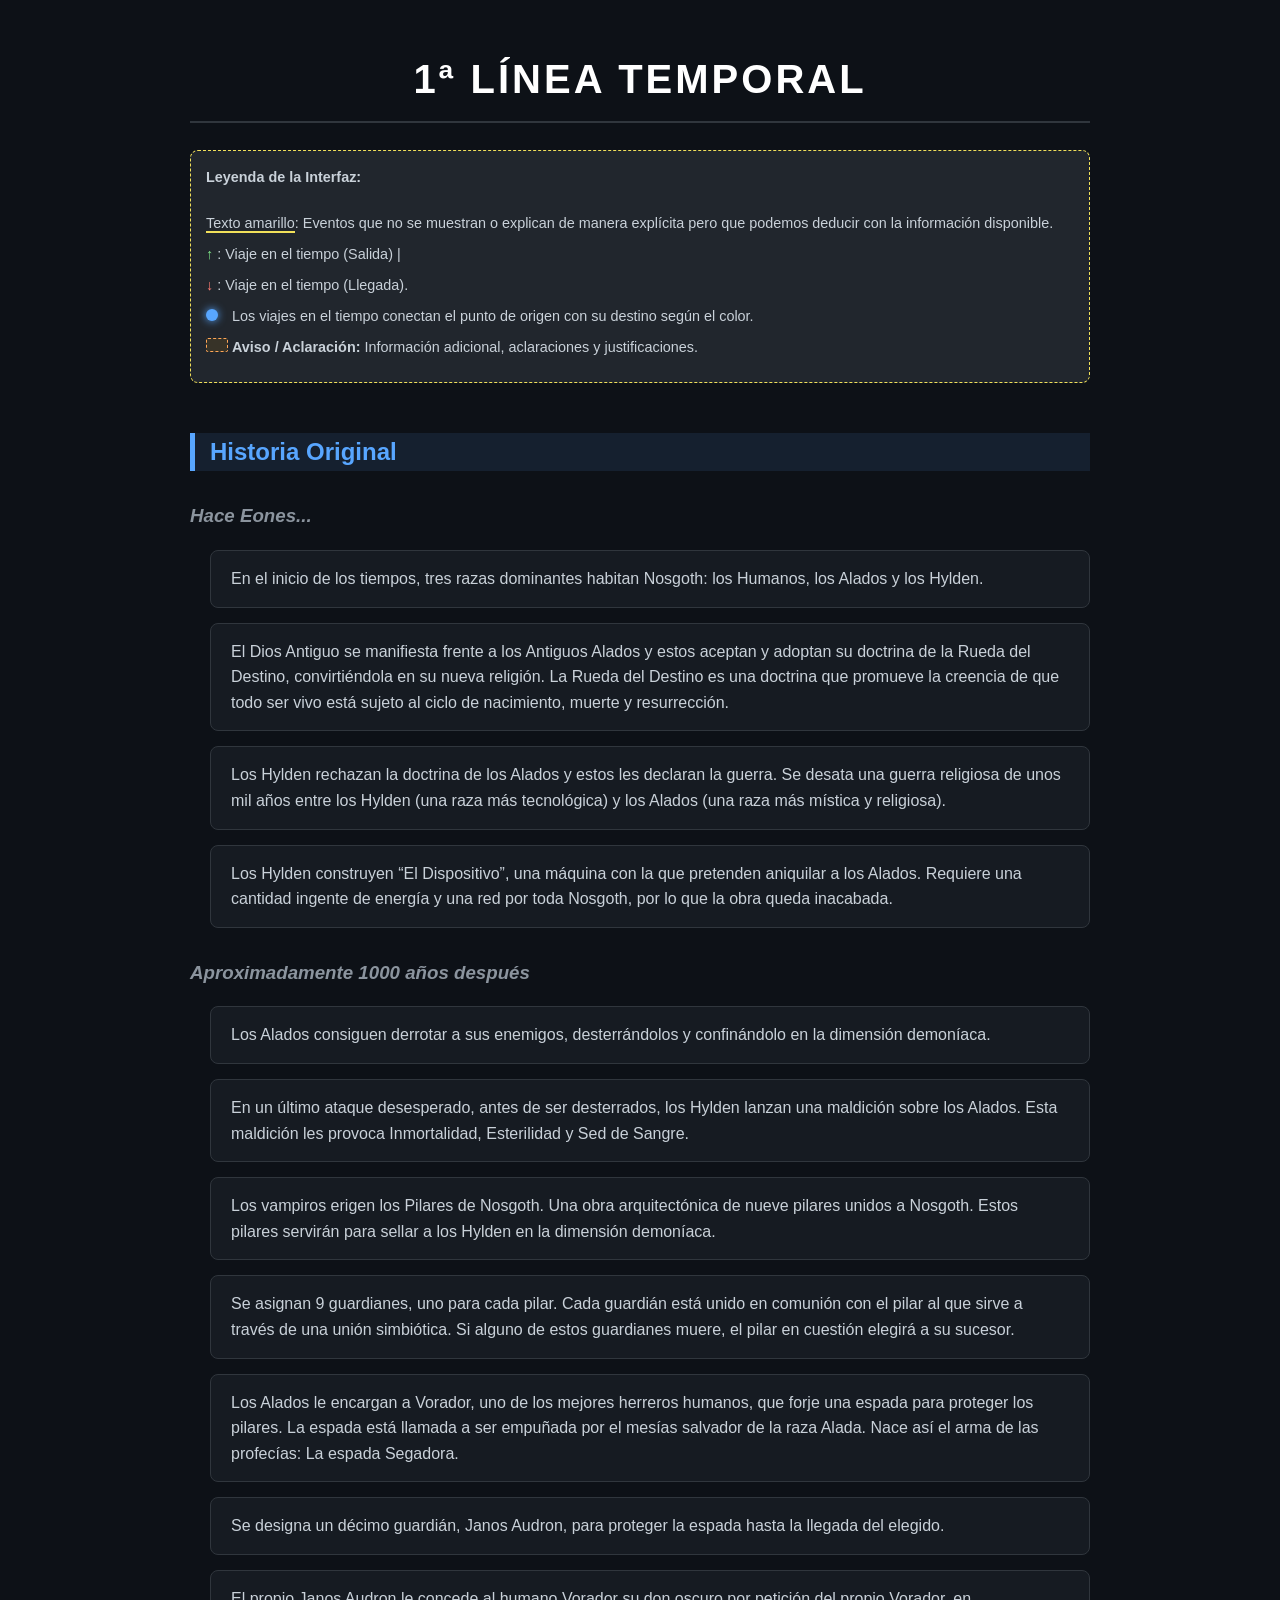
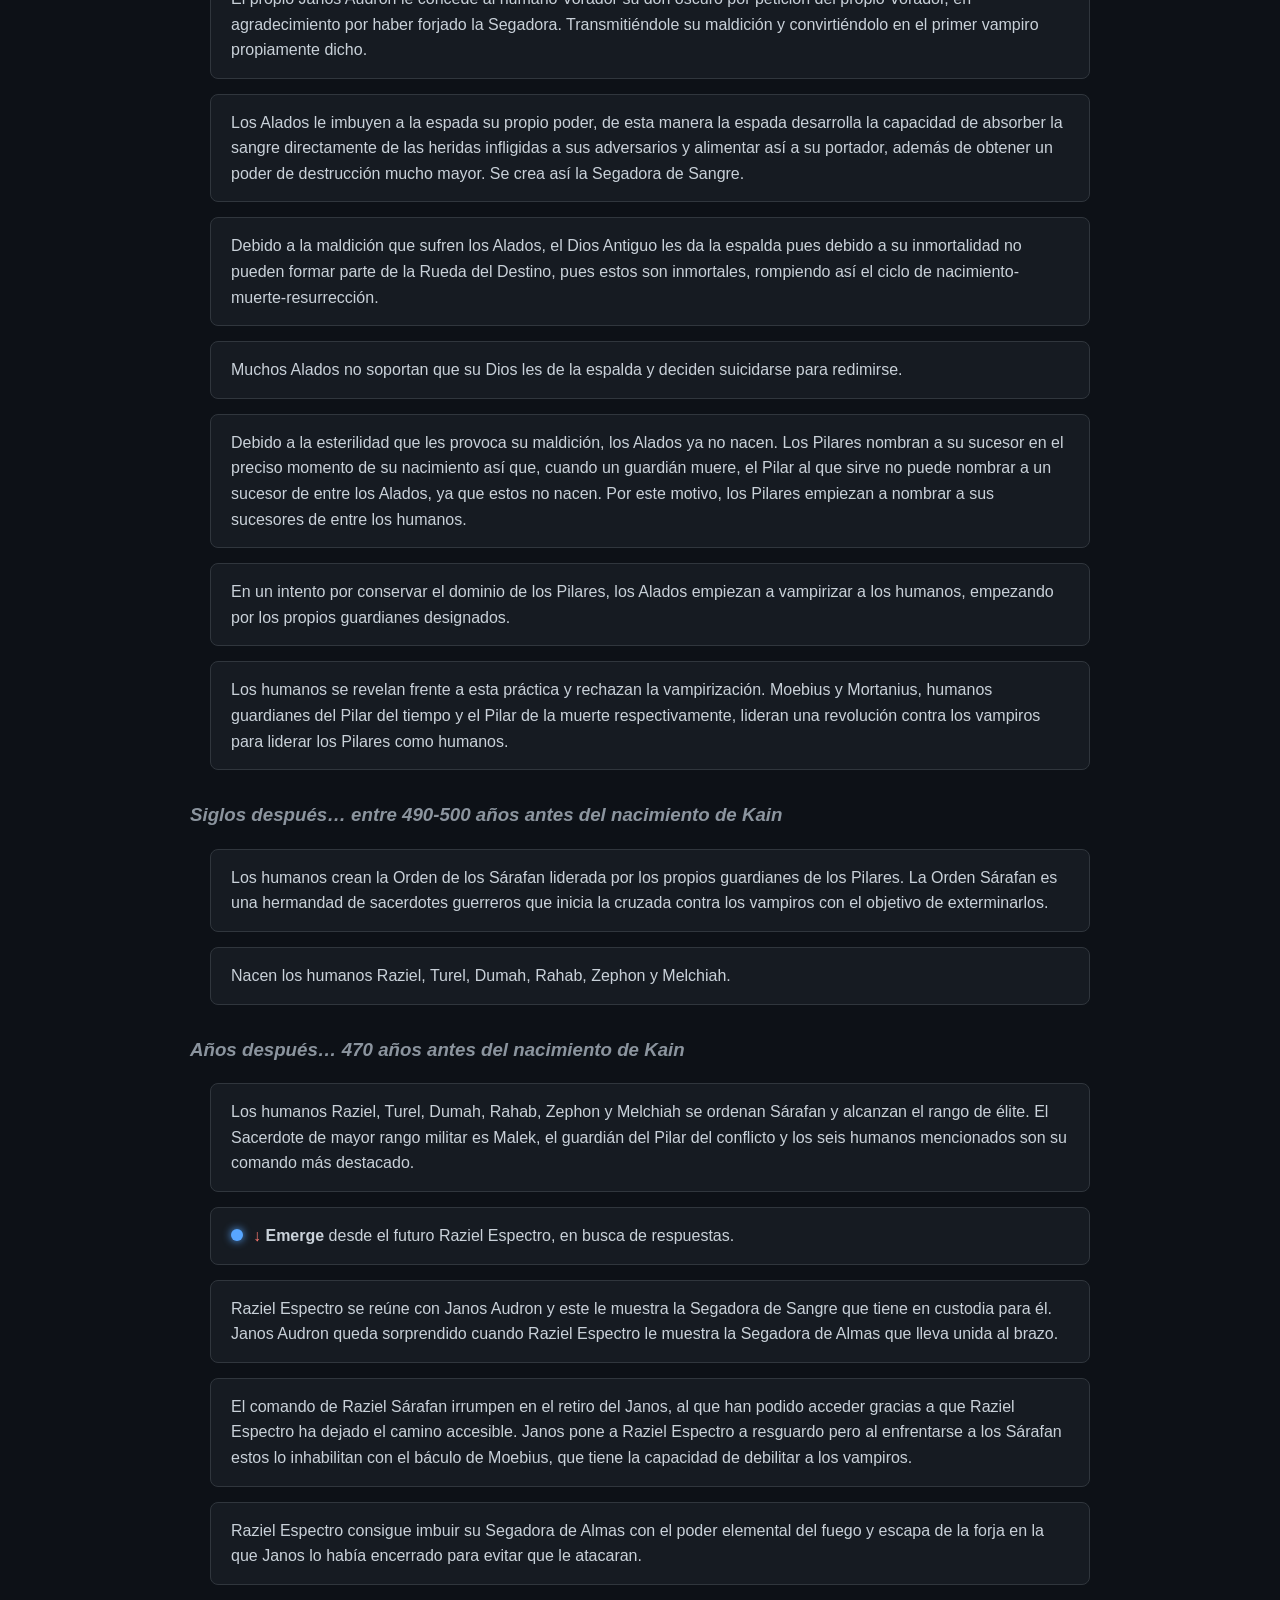
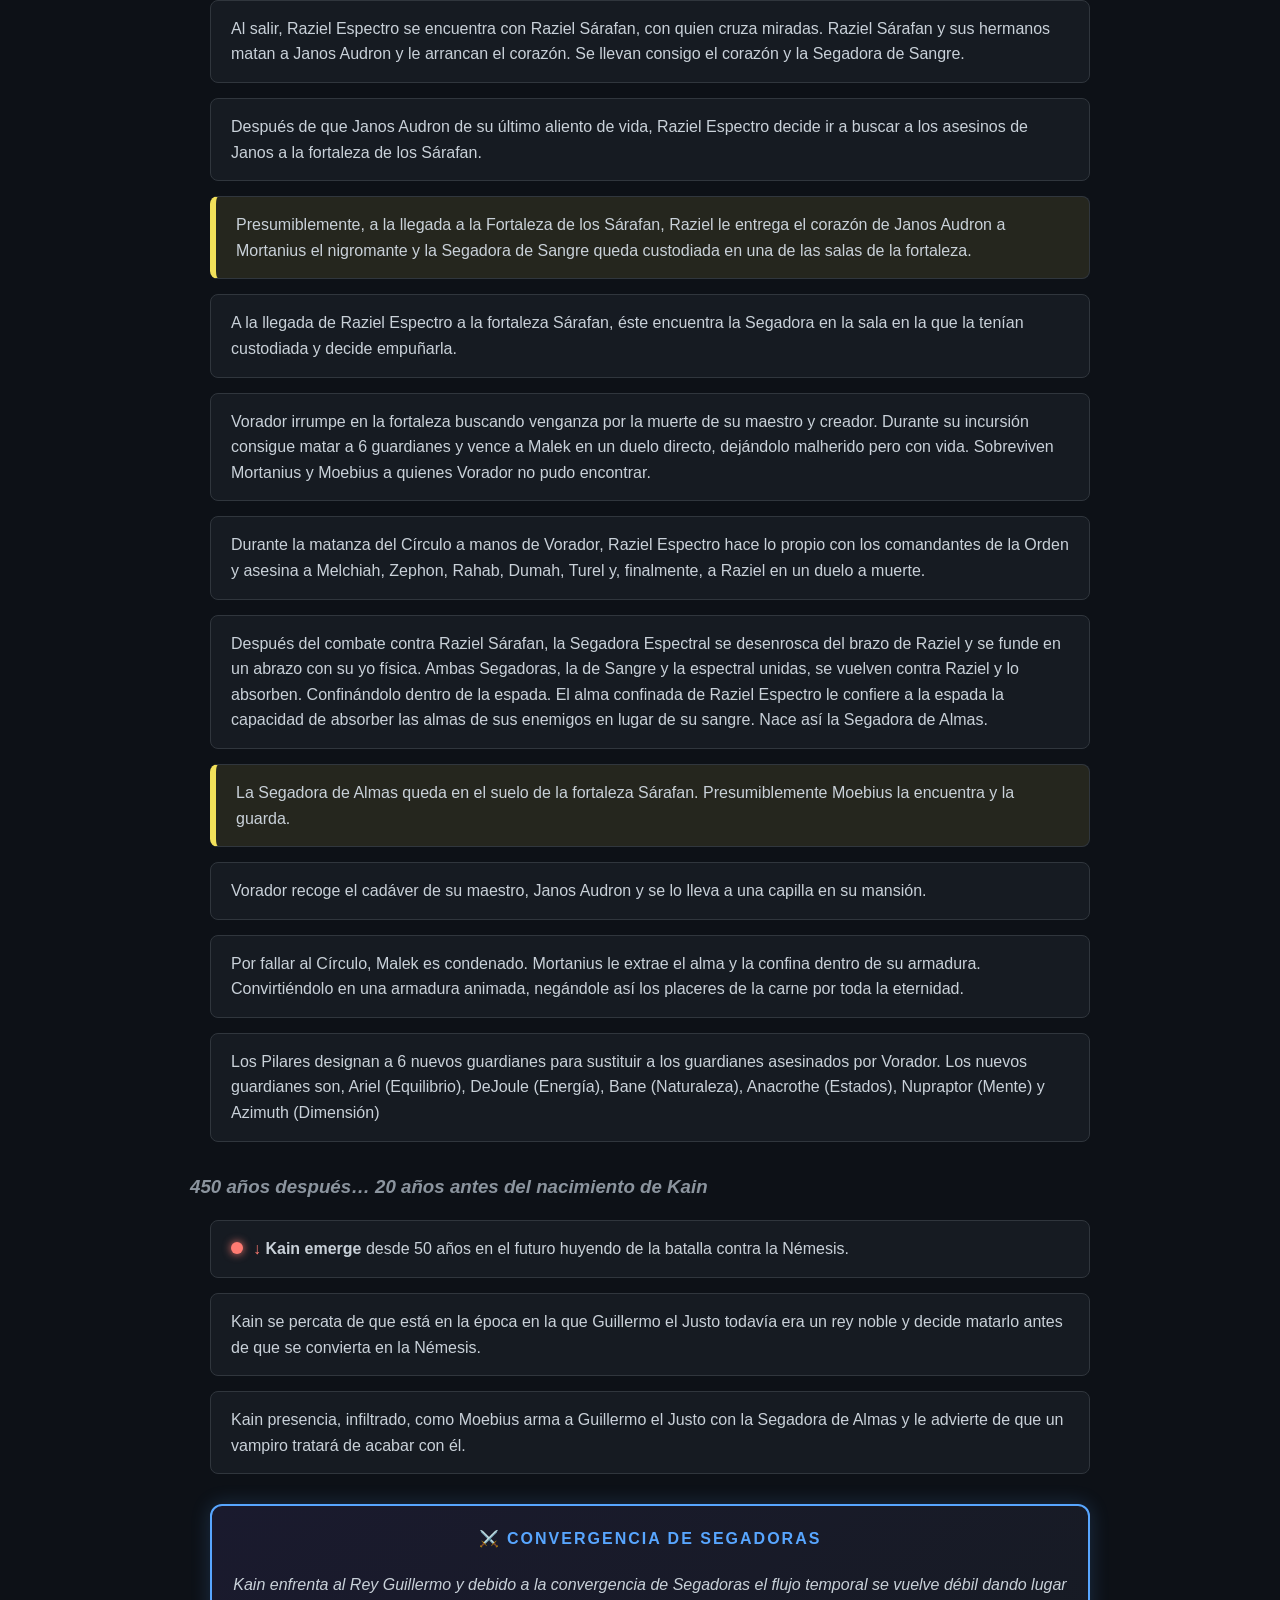
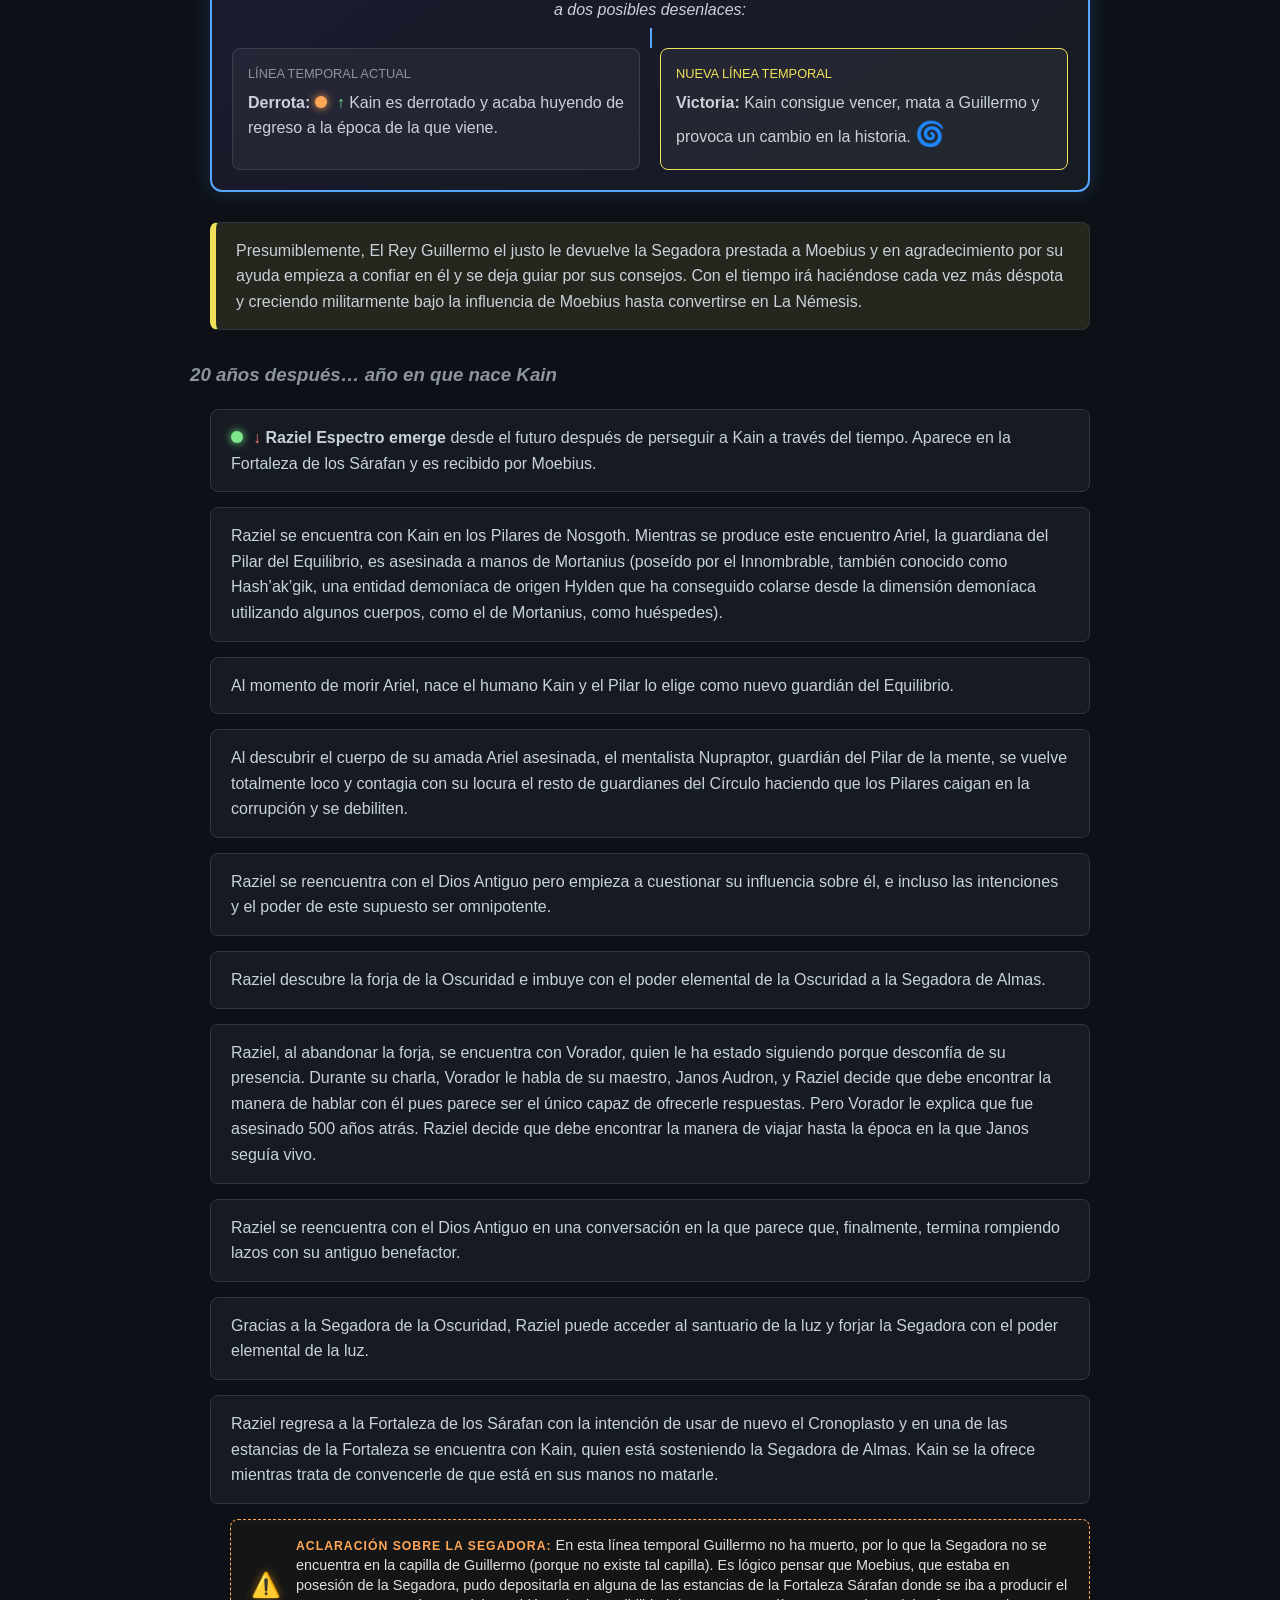
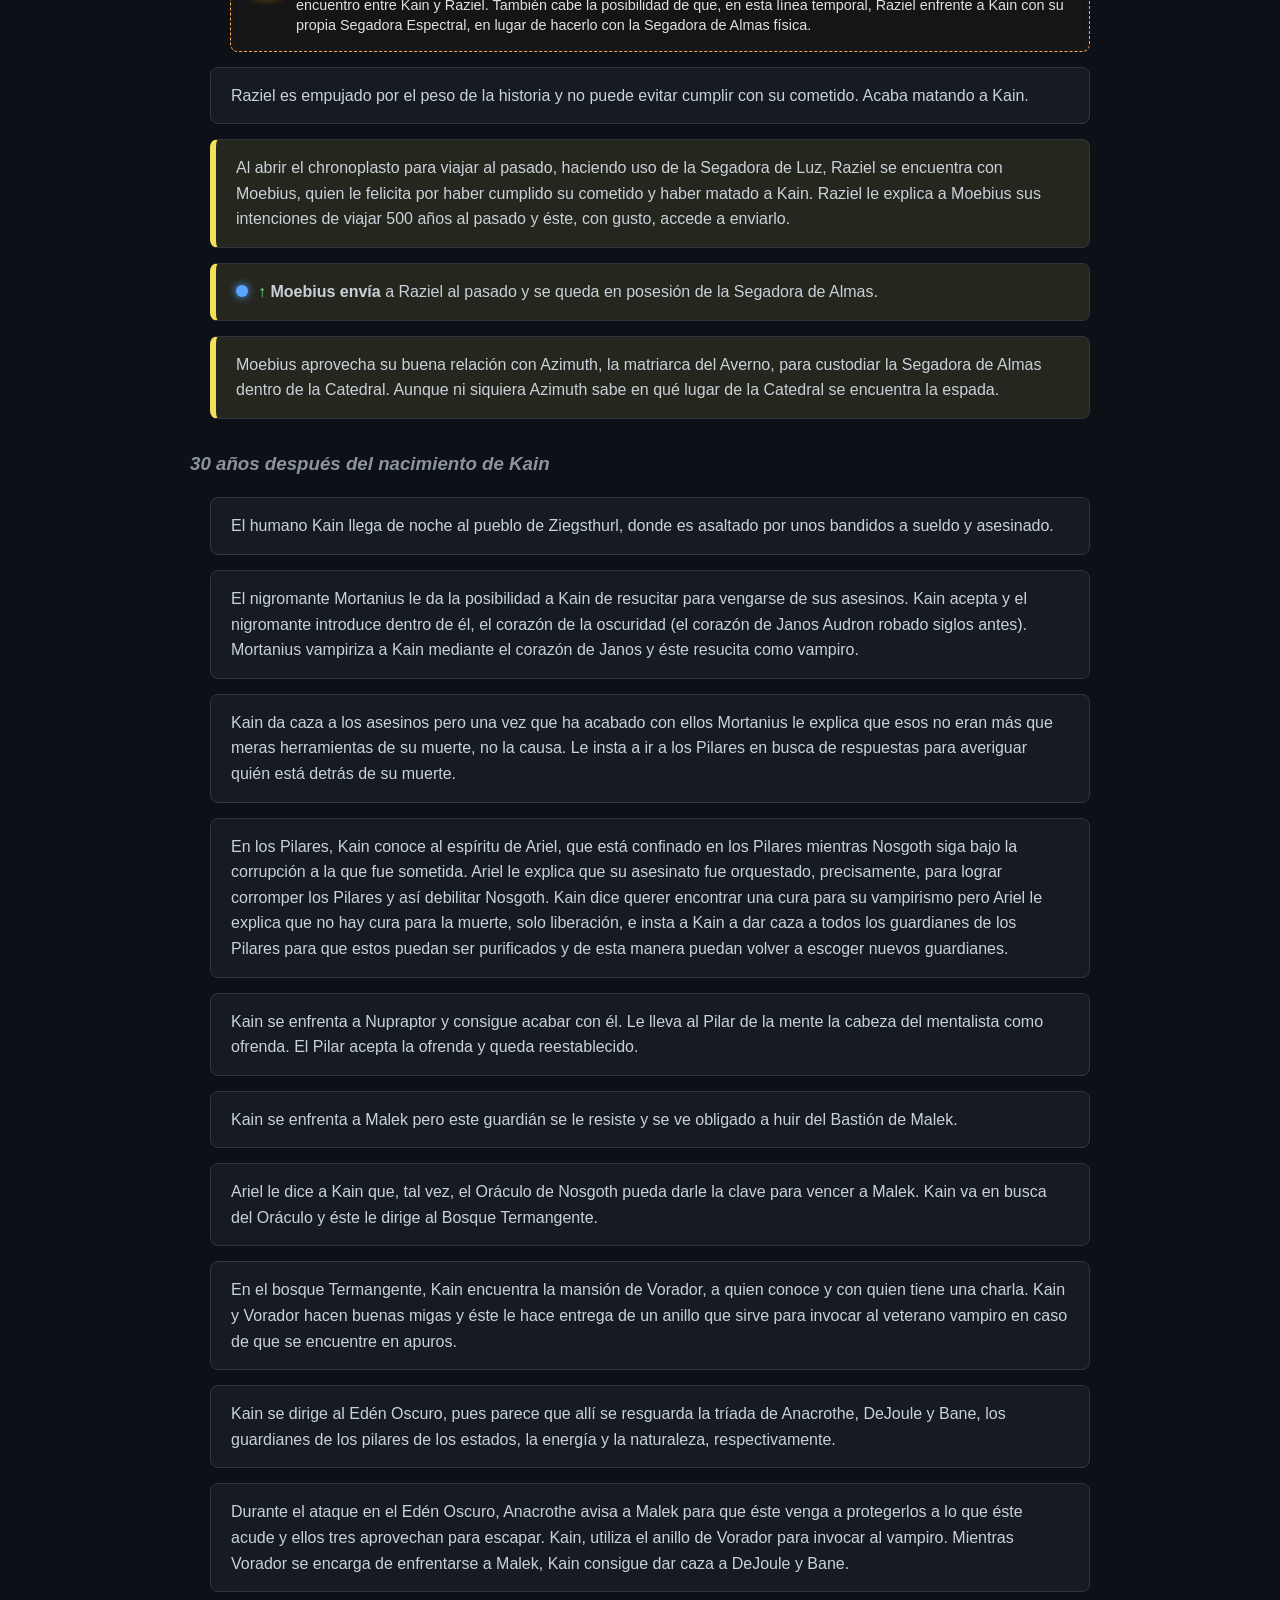
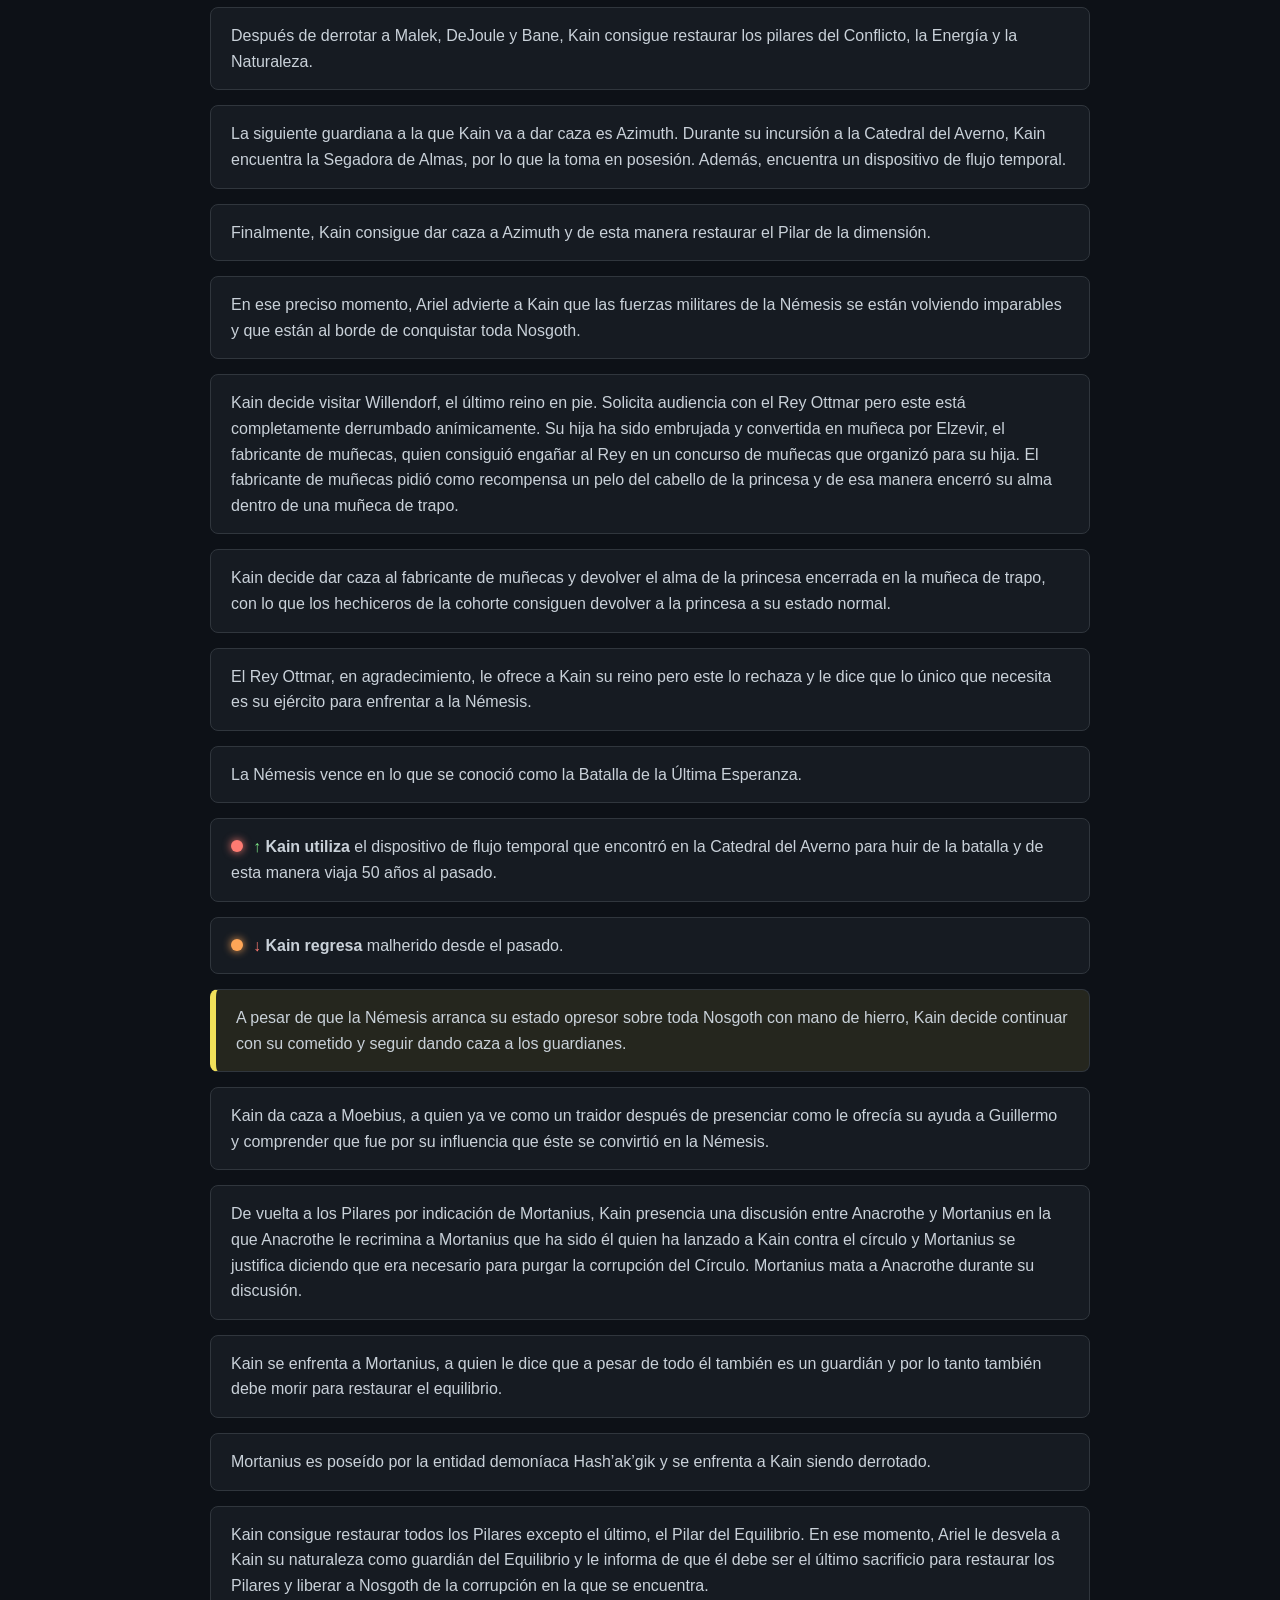
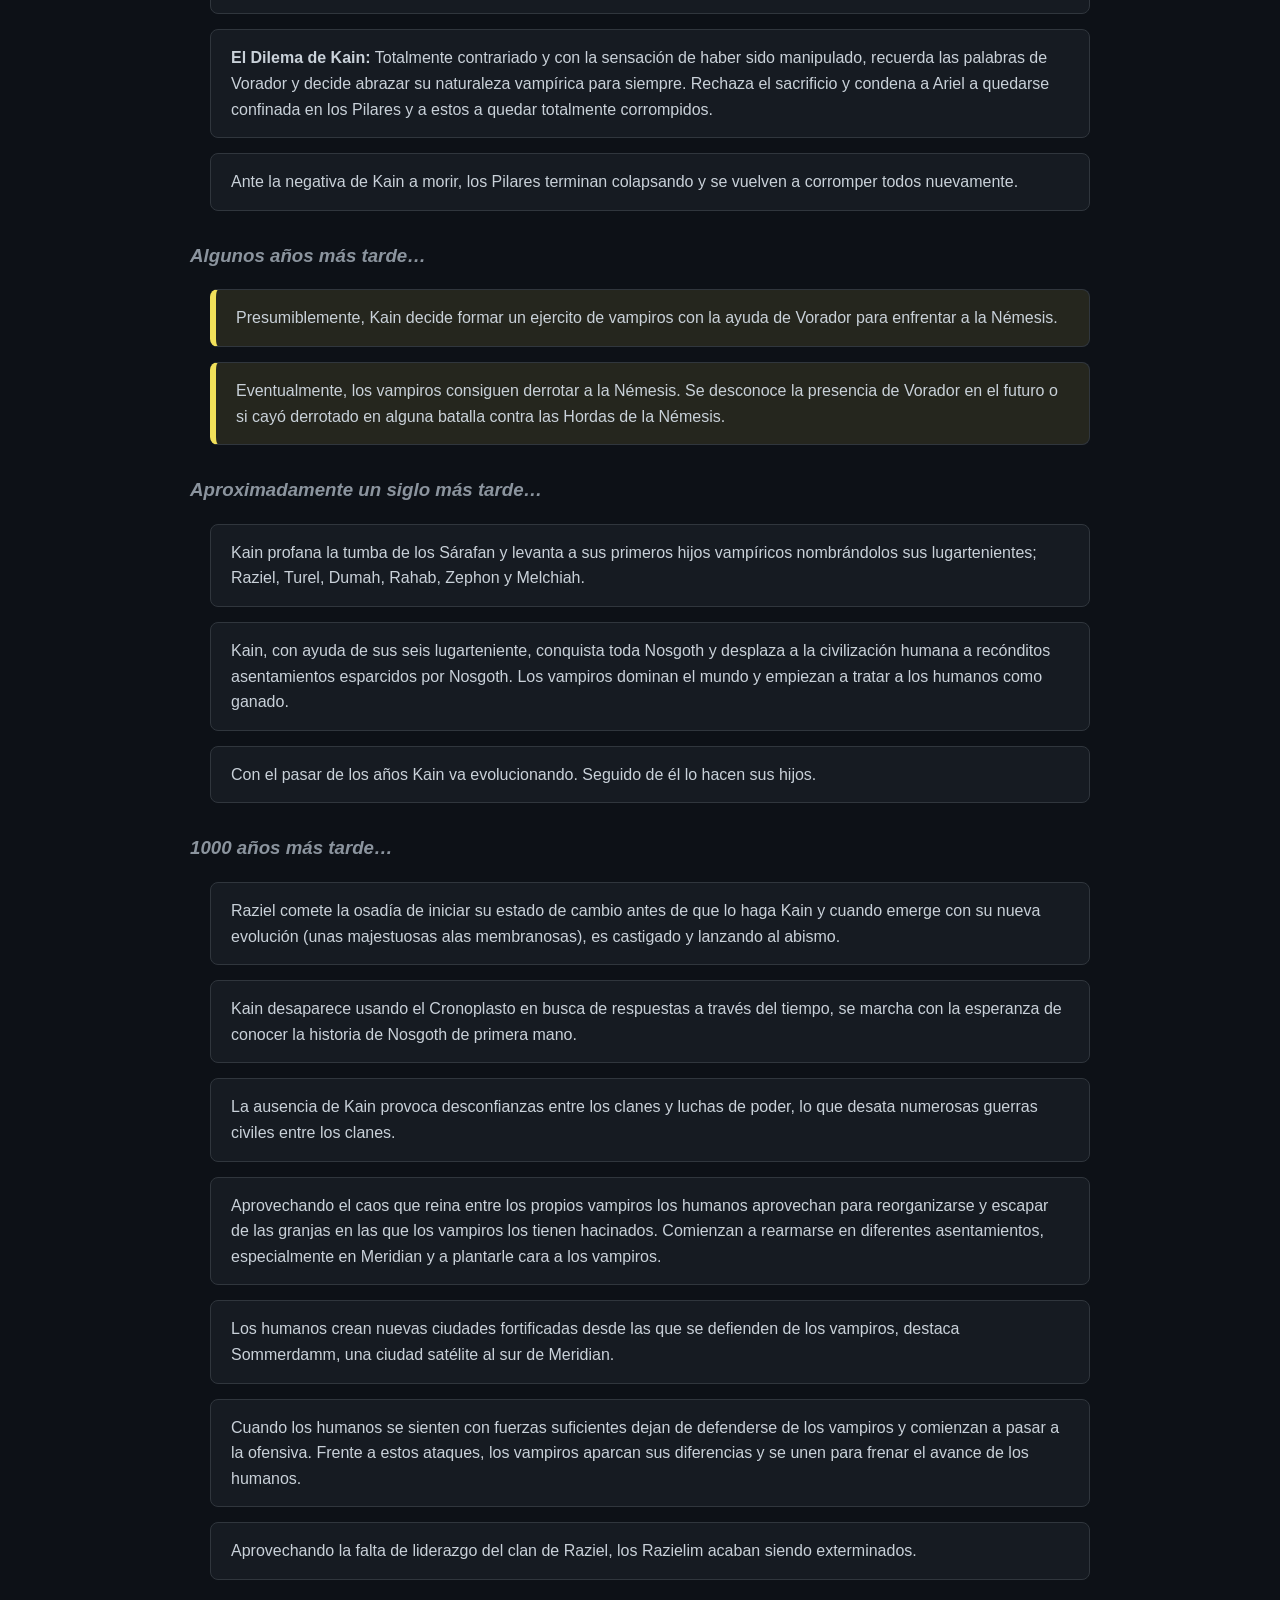
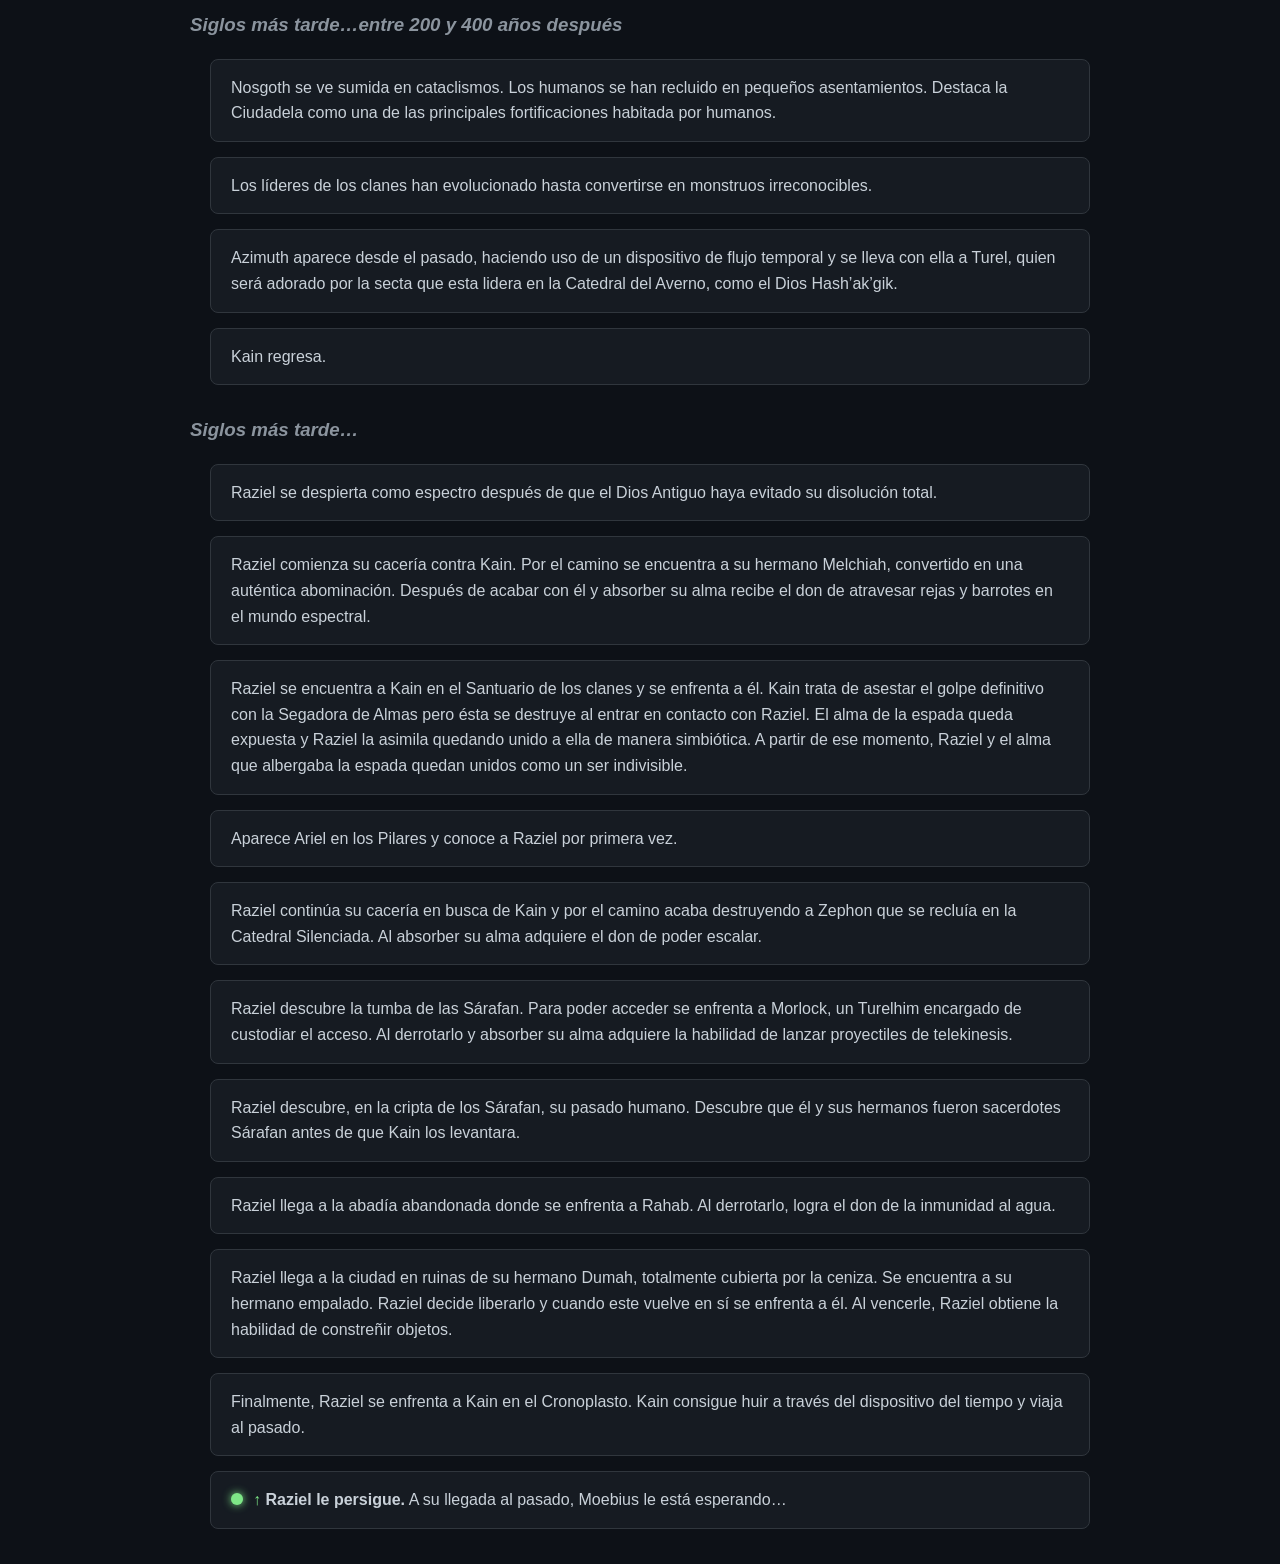
==== 1Timeline.html @ b4eefad9 "Subiendo archivos al remoto" ====
<!DOCTYPE html>
<html lang="es">

<head>
    <meta charset="UTF-8">
    <meta name="viewport" content="width=device-width, initial-scale=1.0">
    <title>Cronología de Nosgoth - Versión Estética</title>
    <link rel="stylesheet" href="./css/timeline-style.css" />
</head>

<body>

    <div class="container">
        <h1>1ª Línea Temporal</h1>

        <div class="legend">
            <strong>Leyenda de la Interfaz:</strong><br><br>
            <div class="legend-item"><span style="border-bottom: 2px solid var(--accent-yellow)">Texto amarillo</span>:
                Eventos que no se
                muestran o explican de manera explícita pero que podemos deducir con la información disponible.</div>
            <div class="legend-item"><span class="up">↑</span> : Viaje en el tiempo (Salida) | </div>
            <div class="legend-item"><span class="down">↓</span> : Viaje en el tiempo
                (Llegada).</div>
            <div class="legend-item"><span class="dot dot-blue"></span> Los viajes en el tiempo conectan el punto de
                origen con su destino según
                el color.</div>
            <div class="legend-item"><span class="warning-sample"></span>
                <strong>Aviso / Aclaración:</strong> Información adicional, aclaraciones y justificaciones.
            </div>
        </div>

        <h2>Historia Original</h2>

        <h3>Hace Eones...</h3>
        <div class="timeline">
            <div class="event-card">En el inicio de los tiempos, tres razas dominantes habitan Nosgoth: los Humanos, los
                Alados y los Hylden.</div>
            <div class="event-card">El Dios Antiguo se manifiesta frente a los Antiguos Alados y estos aceptan y adoptan
                su doctrina de la Rueda del Destino,
                convirtiéndola en su nueva religión.
                La Rueda del Destino es una doctrina que promueve la creencia de que todo ser vivo está sujeto al ciclo
                de nacimiento, muerte y resurrección.
            </div>
            <div class="event-card">Los Hylden rechazan la doctrina de los Alados y estos les declaran la guerra.
                Se desata una guerra religiosa de unos mil años entre los Hylden (una raza más tecnológica) y los Alados
                (una raza más mística y religiosa).
            </div>
            <div class="event-card">Los Hylden construyen “El Dispositivo”, una máquina con la que pretenden aniquilar a
                los Alados.
                Requiere una cantidad ingente de energía y una red por toda Nosgoth, por lo que la obra queda inacabada.
            </div>
        </div>

        <h3>Aproximadamente 1000 años después</h3>
        <div class="timeline">
            <div class="event-card">Los Alados consiguen derrotar a sus enemigos, desterrándolos y confinándolo en la
                dimensión demoníaca.</div>
            <div class="event-card">En un último ataque desesperado, antes de ser desterrados, los Hylden lanzan una
                maldición sobre los Alados.
                Esta maldición les provoca Inmortalidad, Esterilidad y Sed de Sangre.
            </div>
            <div class="event-card">Los vampiros erigen los Pilares de Nosgoth. Una obra arquitectónica de nueve pilares
                unidos a Nosgoth.
                Estos pilares servirán para sellar a los Hylden en la dimensión demoníaca.
            </div>
            <div class="event-card">Se asignan 9 guardianes, uno para cada pilar. Cada guardián está unido en comunión
                con el pilar al que sirve a través de una unión simbiótica.
                Si alguno de estos guardianes muere, el pilar en cuestión elegirá a su sucesor.
            </div>
            <div class="event-card">Los Alados le encargan a Vorador, uno de los mejores herreros humanos, que forje una
                espada para proteger los pilares.
                La espada está llamada a ser empuñada por el mesías salvador de la raza Alada.
                Nace así el arma de las profecías: La espada Segadora.
            </div>
            <div class="event-card">Se designa un décimo guardián, Janos Audron, para proteger la espada hasta la
                llegada del elegido. </div>
            <div class="event-card">El propio Janos Audron le concede al humano Vorador su don oscuro por petición del
                propio Vorador, en agradecimiento por haber forjado la Segadora.
                Transmitiéndole su maldición y convirtiéndolo en el primer vampiro propiamente dicho.
            </div>
            <div class="event-card">Los Alados le imbuyen a la espada su propio poder, de esta manera la espada
                desarrolla la capacidad de absorber la sangre directamente de las heridas
                infligidas a sus adversarios y alimentar así a su portador, además de obtener un poder de destrucción
                mucho mayor.
                Se crea así la Segadora de Sangre.
            </div>
            <div class="event-card">Debido a la maldición que sufren los Alados, el Dios Antiguo les da la espalda pues
                debido a su inmortalidad no pueden formar parte de la Rueda del Destino,
                pues estos son inmortales, rompiendo así el ciclo de nacimiento-muerte-resurrección.
            </div>
            <div class="event-card">Muchos Alados no soportan que su Dios les de la espalda y deciden suicidarse para
                redimirse. </div>
            <div class="event-card">Debido a la esterilidad que les provoca su maldición, los Alados ya no nacen. Los
                Pilares nombran a su sucesor en el preciso momento de su nacimiento así que,
                cuando un guardián muere, el Pilar al que sirve no puede nombrar a un sucesor de entre los Alados, ya
                que estos no nacen. Por este motivo,
                los Pilares empiezan a nombrar a sus sucesores de entre los humanos.
            </div>
            <div class="event-card">En un intento por conservar el dominio de los Pilares, los Alados empiezan a
                vampirizar a los humanos, empezando por los propios guardianes designados. </div>
            <div class="event-card">Los humanos se revelan frente a esta práctica y rechazan la vampirización.
                Moebius y Mortanius, humanos guardianes del Pilar del tiempo y el Pilar de la muerte respectivamente,
                lideran una revolución contra los vampiros para liderar los Pilares como humanos.
            </div>
        </div>
        <h3>Siglos después… entre 490-500 años antes del nacimiento de Kain</h3>
        <div class="timeline">
            <div class="event-card">Los humanos crean la Orden de los Sárafan liderada por los propios guardianes de los
                Pilares.
                La Orden Sárafan es una hermandad de sacerdotes guerreros que inicia la cruzada contra los vampiros con
                el objetivo de exterminarlos.
            </div>
            <div class="event-card">Nacen los humanos Raziel, Turel, Dumah, Rahab, Zephon y Melchiah. </div>
        </div>
        <h3>Años después… 470 años antes del nacimiento de Kain</h3>
        <div class="timeline">
            <div class="event-card">Los humanos Raziel, Turel, Dumah, Rahab, Zephon y Melchiah se ordenan Sárafan y
                alcanzan el rango de élite.
                El Sacerdote de mayor rango militar es Malek, el guardián del Pilar del conflicto y los seis humanos
                mencionados son su comando más destacado.
            </div>
            <div class="event-card">
                <span class="dot dot-blue"></span><span class="down">↓</span>
                <strong>Emerge</strong> desde el futuro Raziel Espectro, en busca de respuestas.
            </div>
            <div class="event-card">Raziel Espectro se reúne con Janos Audron y este le muestra la Segadora de Sangre
                que tiene en custodia para él.
                Janos Audron queda sorprendido cuando Raziel Espectro le muestra la Segadora de Almas que lleva unida al
                brazo.
            </div>
            <div class="event-card">El comando de Raziel Sárafan irrumpen en el retiro del Janos, al que han podido
                acceder gracias a que Raziel Espectro ha dejado el camino accesible.
                Janos pone a Raziel Espectro a resguardo pero al enfrentarse a los Sárafan estos lo inhabilitan con el
                báculo de Moebius,
                que tiene la capacidad de debilitar a los vampiros.
            </div>
            <div class="event-card">Raziel Espectro consigue imbuir su Segadora de Almas con el poder elemental del
                fuego y escapa de la forja en la que Janos
                lo había encerrado para evitar que le atacaran.
            </div>
            <div class="event-card">Al salir, Raziel Espectro se encuentra con Raziel Sárafan, con quien cruza miradas.
                Raziel Sárafan y sus hermanos matan a Janos Audron y le arrancan el corazón.
                Se llevan consigo el corazón y la Segadora de Sangre.
            </div>
            <div class="event-card">Después de que Janos Audron de su último aliento de vida,
                Raziel Espectro decide ir a buscar a los asesinos de Janos a la fortaleza de los Sárafan.
            </div>
            <div class="event-card deduced">Presumiblemente, a la llegada a la Fortaleza de los Sárafan, Raziel le
                entrega el corazón de Janos Audron a Mortanius el nigromante y la Segadora de Sangre queda custodiada en
                una de las salas de la fortaleza.
            </div>
            <div class="event-card">
                A la llegada de Raziel Espectro a la fortaleza Sárafan, éste encuentra la Segadora en la sala en la que
                la tenían custodiada y decide empuñarla.
            </div>
            <div class="event-card">
                Vorador irrumpe en la fortaleza buscando venganza por la muerte de su maestro y creador. Durante su
                incursión consigue matar a 6 guardianes y vence a Malek en un duelo directo, dejándolo malherido pero
                con vida. Sobreviven Mortanius y Moebius a quienes Vorador no pudo encontrar.
            </div>
            <div class="event-card">Durante la matanza del Círculo a manos de Vorador, Raziel Espectro hace lo propio
                con los comandantes de la Orden y asesina a Melchiah, Zephon, Rahab, Dumah, Turel y, finalmente, a
                Raziel en un duelo a muerte.

            </div>
            <div class="event-card">Después del combate contra Raziel Sárafan, la Segadora Espectral se desenrosca del
                brazo de Raziel y se funde en un abrazo con su yo física. Ambas Segadoras, la de Sangre y la espectral
                unidas, se vuelven contra Raziel y lo absorben. Confinándolo dentro de la espada. El alma confinada de
                Raziel Espectro le confiere a la espada la capacidad de absorber las almas de sus enemigos en lugar de
                su sangre. Nace así la Segadora de Almas.

            </div>
            <div class="event-card deduced">La Segadora de Almas queda en el suelo de la fortaleza Sárafan.
                Presumiblemente Moebius la encuentra y la guarda.
            </div>
            <div class="event-card">Vorador recoge el cadáver de su maestro, Janos Audron y se lo lleva a una capilla en
                su mansión.
            </div>
            <div class="event-card">Por fallar al Círculo, Malek es condenado. Mortanius le extrae el alma y la confina
                dentro de su armadura. Convirtiéndolo en una armadura animada, negándole así los placeres de la carne
                por toda la eternidad.
            </div>
            <div class="event-card">Los Pilares designan a 6 nuevos guardianes para sustituir a los guardianes
                asesinados por Vorador. Los nuevos guardianes son, Ariel (Equilibrio), DeJoule (Energía), Bane
                (Naturaleza), Anacrothe (Estados), Nupraptor (Mente) y Azimuth (Dimensión)

            </div>
        </div>

        <h3>450 años después… 20 años antes del nacimiento de Kain</h3>
        <div class="timeline">
            <div class="event-card">
                <span class="dot dot-red"></span><span class="down">↓</span>
                <strong>Kain emerge</strong> desde 50 años en el futuro huyendo de la batalla contra la Némesis.
            </div>
            <div class="event-card">Kain se percata de que está en la época en la que Guillermo el Justo todavía era un
                rey noble y decide matarlo antes de que se convierta en la Némesis.</div>
            <div class="event-card">Kain presencia, infiltrado, como Moebius arma a Guillermo el Justo con la Segadora
                de Almas y le advierte de que un vampiro tratará de acabar con él.</div>
            <div class="divergence-container">
                <div class="divergence-header">
                    <span>⚔️ Convergencia de Segadoras</span>
                </div>

                <p style="text-align: center; margin-bottom: 25px; font-style: italic;">
                    Kain enfrenta al Rey Guillermo y debido a la convergencia de Segadoras el flujo temporal se vuelve
                    débil dando lugar a dos posibles desenlaces:
                </p>

                <div class="split-paths">
                    <div class="path-card">
                        <span class="path-label">Línea Temporal Actual</span>
                        <strong>Derrota: </strong> <span class="dot dot-orange"></span><span class="up">↑</span> Kain es
                        derrotado y acaba huyendo de regreso a la época de la que viene.
                    </div>

                    <div class="path-card" style="border-color: #f1e05a;">
                        <span class="path-label" style="color: #f1e05a;">Nueva Línea Temporal</span>
                        <strong>Victoria:</strong> Kain consigue vencer, mata a Guillermo y provoca un cambio en la
                        historia. <span class="vortex-icon">🌀</span>
                    </div>
                </div>

            </div>
            <div class="event-card deduced">Presumiblemente, El Rey Guillermo el justo le devuelve la Segadora
                prestada a Moebius y en agradecimiento por su ayuda empieza a confiar en él y se deja guiar por sus
                consejos. Con el tiempo irá haciéndose cada vez más déspota y creciendo militarmente bajo la
                influencia de Moebius hasta convertirse en La Némesis.
            </div>
        </div>

        <h3>20 años después… año en que nace Kain</h3>
        <div class="timeline">
            <div class="event-card">
                <span class="dot dot-green"></span><span class="down">↓</span>
                <strong>Raziel Espectro emerge</strong> desde el futuro después de perseguir a Kain a través del tiempo.
                Aparece en la Fortaleza de los Sárafan y es recibido por Moebius.
            </div>
            <div class="event-card">Raziel se encuentra con Kain en los Pilares de Nosgoth. Mientras se produce este
                encuentro Ariel, la guardiana del Pilar del Equilibrio, es asesinada a manos de Mortanius (poseído por
                el Innombrable, también conocido como Hash’ak’gik, una entidad demoníaca de origen Hylden que ha
                conseguido colarse desde la dimensión demoníaca utilizando algunos cuerpos, como el de Mortanius, como
                huéspedes).
            </div>
            <div class="event-card">Al momento de morir Ariel, nace el humano Kain y el Pilar lo elige como nuevo
                guardián del Equilibrio.
            </div>
            <div class="event-card">Al descubrir el cuerpo de su amada Ariel asesinada, el mentalista Nupraptor,
                guardián del Pilar de la mente, se vuelve totalmente loco y contagia con su locura el resto de
                guardianes del Círculo haciendo que los Pilares caigan en la corrupción y se debiliten.
            </div>
            <div class="event-card">Raziel se reencuentra con el Dios Antiguo pero empieza a cuestionar su influencia
                sobre él, e incluso las intenciones y el poder de este supuesto ser omnipotente.
            </div>
            <div class="event-card">Raziel descubre la forja de la Oscuridad e imbuye con el poder elemental de la
                Oscuridad a la Segadora de Almas.
            </div>
            <div class="event-card">Raziel, al abandonar la forja, se encuentra con Vorador, quien le ha estado
                siguiendo porque desconfía de su presencia. Durante su charla, Vorador le habla de su maestro, Janos
                Audron, y Raziel decide que debe encontrar la manera de hablar con él pues parece ser el único capaz de
                ofrecerle respuestas. Pero Vorador le explica que fue asesinado 500 años atrás. Raziel decide que debe
                encontrar la manera de viajar hasta la época en la que Janos seguía vivo.
            </div>
            <div class="event-card">Raziel se reencuentra con el Dios Antiguo en una conversación en la que parece que,
                finalmente, termina rompiendo lazos con su antiguo benefactor.
            </div>
            <div class="event-card">Gracias a la Segadora de la Oscuridad, Raziel puede acceder al santuario de la luz y
                forjar la Segadora con el poder elemental de la luz.
            </div>
            <div class="event-card">Raziel regresa a la Fortaleza de los Sárafan con la intención de usar de nuevo el
                Cronoplasto y en una de las estancias de la Fortaleza se encuentra con Kain, quien está sosteniendo la
                Segadora de Almas. Kain se la ofrece mientras trata de convencerle de que está en sus manos no matarle.
            </div>
            <div class="event-card warning-card">
                <div class="warning-icon">⚠️</div>
                <div class="warning-content">
                    <strong>Aclaración sobre la Segadora:</strong>
                    En esta línea temporal Guillermo no ha muerto, por lo que la Segadora no se encuentra en la capilla
                    de Guillermo (porque no existe tal capilla). Es lógico pensar que Moebius, que estaba en posesión de
                    la Segadora, pudo depositarla en alguna de las estancias de la Fortaleza Sárafan donde se iba a
                    producir el encuentro entre Kain y Raziel. También cabe la posibilidad de que, en esta línea
                    temporal, Raziel enfrente a Kain con su propia Segadora Espectral, en lugar de hacerlo con la
                    Segadora de Almas física.
                </div>
            </div>
            <div class="event-card">Raziel es empujado por el peso de la historia y no puede evitar cumplir con su
                cometido. Acaba matando a Kain.
            </div>
            <div class="event-card deduced">Al abrir el chronoplasto para viajar al pasado, haciendo uso de la Segadora
                de Luz, Raziel se encuentra con Moebius, quien le felicita por haber cumplido su cometido y haber matado
                a Kain. Raziel le explica a Moebius sus intenciones de viajar 500 años al pasado y éste, con gusto,
                accede a enviarlo.
            </div>
            <div class="event-card deduced">
                <span class="dot dot-blue"></span><span class="up">↑</span>
                <strong>Moebius envía</strong> a Raziel al pasado y se queda en posesión de la Segadora de Almas.
            </div>
            <div class="event-card deduced">Moebius aprovecha su buena relación con Azimuth, la matriarca del Averno,
                para custodiar la Segadora de Almas dentro de la Catedral. Aunque ni siquiera Azimuth sabe en qué lugar
                de la Catedral se encuentra la espada.
            </div>

        </div>

        <h3>30 años después del nacimiento de Kain</h3>
        <div class="timeline">
            <div class="event-card">El humano Kain llega de noche al pueblo de Ziegsthurl, donde es asaltado por unos
                bandidos a sueldo y asesinado.
            </div>
            <div class="event-card">El nigromante Mortanius le da la posibilidad a Kain de resucitar para vengarse de
                sus asesinos. Kain acepta y el nigromante introduce dentro de él, el corazón de la oscuridad (el corazón
                de Janos Audron robado siglos antes). Mortanius vampiriza a Kain mediante el corazón de Janos y éste
                resucita como vampiro.
            </div>
            <div class="event-card">Kain da caza a los asesinos pero una vez que ha acabado con ellos Mortanius le
                explica que esos no eran más que meras herramientas de su muerte, no la causa. Le insta a ir a los
                Pilares en busca de respuestas para averiguar quién está detrás de su muerte.
            </div>
            <div class="event-card">En los Pilares, Kain conoce al espíritu de Ariel, que está confinado en los Pilares
                mientras Nosgoth siga bajo la corrupción a la que fue sometida. Ariel le explica que su asesinato fue
                orquestado, precisamente, para lograr corromper los Pilares y así debilitar Nosgoth. Kain dice querer
                encontrar una cura para su vampirismo pero Ariel le explica que no hay cura para la muerte, solo
                liberación, e insta a Kain a dar caza a todos los guardianes de los Pilares para que estos puedan ser
                purificados y de esta manera puedan volver a escoger nuevos guardianes.
            </div>
            <div class="event-card">Kain se enfrenta a Nupraptor y consigue acabar con él. Le lleva al Pilar de la mente
                la cabeza del mentalista como ofrenda. El Pilar acepta la ofrenda y queda reestablecido.
            </div>
            <div class="event-card">Kain se enfrenta a Malek pero este guardián se le resiste y se ve obligado a huir
                del Bastión de Malek.
            </div>
            <div class="event-card">Ariel le dice a Kain que, tal vez, el Oráculo de Nosgoth pueda darle la clave para
                vencer a Malek. Kain va en busca del Oráculo y éste le dirige al Bosque Termangente.
            </div>
            <div class="event-card">En el bosque Termangente, Kain encuentra la mansión de Vorador, a quien conoce y con
                quien tiene una charla. Kain y Vorador hacen buenas migas y éste le hace entrega de un anillo que sirve
                para invocar al veterano vampiro en caso de que se encuentre en apuros.
            </div>
            <div class="event-card">Kain se dirige al Edén Oscuro, pues parece que allí se resguarda la tríada de
                Anacrothe, DeJoule y Bane, los guardianes de los pilares de los estados, la energía y la naturaleza,
                respectivamente.
            </div>
            <div class="event-card">Durante el ataque en el Edén Oscuro, Anacrothe avisa a Malek para que éste venga a
                protegerlos a lo que éste acude y ellos tres aprovechan para escapar. Kain, utiliza el anillo de Vorador
                para invocar al vampiro. Mientras Vorador se encarga de enfrentarse a Malek, Kain consigue dar caza a
                DeJoule y Bane.
            </div>
            <div class="event-card">Después de derrotar a Malek, DeJoule y Bane, Kain consigue restaurar los pilares del
                Conflicto, la Energía y la Naturaleza.
            </div>
            <div class="event-card">La siguiente guardiana a la que Kain va a dar caza es Azimuth. Durante su incursión
                a la Catedral del Averno, Kain encuentra la Segadora de Almas, por lo que la toma en posesión. Además,
                encuentra un dispositivo de flujo temporal.
            </div>
            <div class="event-card">Finalmente, Kain consigue dar caza a Azimuth y de esta manera restaurar el Pilar de
                la dimensión.
            </div>
            <div class="event-card">En ese preciso momento, Ariel advierte a Kain que las fuerzas militares de la
                Némesis se están volviendo imparables y que están al borde de conquistar toda Nosgoth.
            </div>
            <div class="event-card">Kain decide visitar Willendorf, el último reino en pie. Solicita audiencia con el
                Rey Ottmar pero este está completamente derrumbado anímicamente. Su hija ha sido embrujada y convertida
                en muñeca por Elzevir, el fabricante de muñecas, quien consiguió engañar al Rey en un concurso de
                muñecas que organizó para su hija. El fabricante de muñecas pidió como recompensa un pelo del cabello de
                la princesa y de esa manera encerró su alma dentro de una muñeca de trapo.
            </div>
            <div class="event-card">Kain decide dar caza al fabricante de muñecas y devolver el alma de la princesa
                encerrada en la muñeca de trapo, con lo que los hechiceros de la cohorte consiguen devolver a la
                princesa a su estado normal.
            </div>
            <div class="event-card">El Rey Ottmar, en agradecimiento, le ofrece a Kain su reino pero este lo rechaza y
                le dice que lo único que necesita es su ejército para enfrentar a la Némesis.
            </div>
            <div class="event-card">La Némesis vence en lo que se conoció como la Batalla de la Última Esperanza.
            </div>
            <div class="event-card">
                <span class="dot dot-red"></span><span class="up">↑</span><strong> Kain utiliza</strong> el
                dispositivo de flujo temporal que encontró en la Catedral del Averno para huir de la batalla y
                de esta manera viaja 50 años al pasado.
            </div>
            <div class="event-card">
                <span class="dot dot-orange"></span><span class="down">↓</span>
                <strong>Kain regresa</strong> malherido desde el pasado.
            </div>
            <div class="event-card deduced">A pesar de que la Némesis arranca su estado opresor sobre toda Nosgoth con
                mano de hierro, Kain decide continuar con su cometido y seguir dando caza a los guardianes.
            </div>
            <div class="event-card">Kain da caza a Moebius, a quien ya ve como un traidor después de presenciar como le
                ofrecía su ayuda a Guillermo y comprender que fue por su influencia que éste se convirtió en la Némesis.
            </div>
            <div class="event-card">De vuelta a los Pilares por indicación de Mortanius, Kain presencia una discusión
                entre Anacrothe y Mortanius en la que Anacrothe le recrimina a Mortanius que ha sido él quien ha lanzado
                a Kain contra el círculo y Mortanius se justifica diciendo que era necesario para purgar la corrupción
                del Círculo. Mortanius mata a Anacrothe durante su discusión.
            </div>
            <div class="event-card">Kain se enfrenta a Mortanius, a quien le dice que a pesar de todo él también es un
                guardián y por lo tanto también debe morir para restaurar el equilibrio.
            </div>
            <div class="event-card">Mortanius es poseído por la entidad demoníaca Hash’ak’gik y se enfrenta a Kain
                siendo derrotado.
            </div>
            <div class="event-card">Kain consigue restaurar todos los Pilares excepto el último, el Pilar del
                Equilibrio. En ese momento, Ariel le desvela a Kain su naturaleza como guardián del Equilibrio y le
                informa de que él debe ser el último sacrificio para restaurar los Pilares y liberar a Nosgoth de la
                corrupción en la que se encuentra.
            </div>
            <div class="event-card"><strong>El Dilema de Kain:</strong> Totalmente contrariado y con la sensación de
                haber sido manipulado, recuerda
                las palabras de Vorador y decide abrazar su naturaleza vampírica para siempre. Rechaza el sacrificio y
                condena a Ariel a quedarse confinada en los Pilares y a estos a quedar totalmente corrompidos.
            </div>
            <div class="event-card">Ante la negativa de Kain a morir, los Pilares terminan colapsando y se vuelven a
                corromper todos nuevamente.
            </div>
        </div>
        <h3>Algunos años más tarde… </h3>
        <div class="timeline">
            <div class="event-card deduced">Presumiblemente, Kain decide formar un ejercito de vampiros con la ayuda de
                Vorador para enfrentar a la Némesis.
            </div>
            <div class="event-card deduced">Eventualmente, los vampiros consiguen derrotar a la Némesis. Se desconoce la
                presencia de Vorador en el futuro o si cayó derrotado en alguna batalla contra las Hordas de la Némesis.
            </div>
        </div>

        <h3>Aproximadamente un siglo más tarde… </h3>
        <div class="timeline">
            <div class="event-card">Kain profana la tumba de los Sárafan y levanta a sus primeros hijos vampíricos
                nombrándolos sus lugartenientes; Raziel, Turel, Dumah, Rahab, Zephon y Melchiah.
            </div>
            <div class="event-card">Kain, con ayuda de sus seis lugarteniente, conquista toda Nosgoth y desplaza a la
                civilización humana a recónditos asentamientos esparcidos por Nosgoth. Los vampiros dominan el mundo y
                empiezan a tratar a los humanos como ganado.
            </div>
            <div class="event-card">Con el pasar de los años Kain va evolucionando. Seguido de él lo hacen sus hijos.
            </div>
        </div>
        <h3>1000 años más tarde…</h3>
        <div class="timeline">
            <div class="event-card">Raziel comete la osadía de iniciar su estado de cambio antes de que lo haga Kain y
                cuando emerge con su nueva evolución (unas majestuosas alas membranosas), es castigado y lanzando al
                abismo.
            </div>
            <div class="event-card">Kain desaparece usando el Cronoplasto en busca de respuestas a través del tiempo, se
                marcha con la esperanza de conocer la historia de Nosgoth de primera mano.
            </div>
            <div class="event-card">La ausencia de Kain provoca desconfianzas entre los clanes y luchas de poder, lo que
                desata numerosas guerras civiles entre los clanes.
            </div>
            <div class="event-card">Aprovechando el caos que reina entre los propios vampiros los humanos aprovechan
                para reorganizarse y escapar de las granjas en las que los vampiros los tienen hacinados. Comienzan a
                rearmarse en diferentes asentamientos, especialmente en Meridian y a plantarle cara a los vampiros.
            </div>
            <div class="event-card">Los humanos crean nuevas ciudades fortificadas desde las que se defienden de los
                vampiros, destaca Sommerdamm, una ciudad satélite al sur de Meridian.
            </div>
            <div class="event-card">Cuando los humanos se sienten con fuerzas suficientes dejan de defenderse de los
                vampiros y comienzan a pasar a la ofensiva. Frente a estos ataques, los vampiros aparcan sus diferencias
                y se unen para frenar el avance de los humanos.
            </div>
            <div class="event-card">Aprovechando la falta de liderazgo del clan de Raziel, los Razielim acaban siendo
                exterminados.
            </div>


        </div>
        <h3>Siglos más tarde…entre 200 y 400 años después</h3>
        <div class="timeline">
            <div class="event-card">Nosgoth se ve sumida en cataclismos. Los humanos se han recluido en pequeños
                asentamientos. Destaca la Ciudadela como una de las principales fortificaciones habitada por humanos.
            </div>
            <div class="event-card">Los líderes de los clanes han evolucionado hasta convertirse en monstruos
                irreconocibles.
            </div>
            <div class="event-card">Azimuth aparece desde el pasado, haciendo uso de un dispositivo de flujo temporal y
                se lleva con ella a Turel, quien será adorado por la secta que esta lidera en la Catedral del Averno,
                como el Dios Hash’ak’gik.
            </div>
            <div class="event-card">Kain regresa.
            </div>
        </div>
        <h3>Siglos más tarde…</h3>
        <div class="timeline">
            <div class="event-card">Raziel se despierta como espectro después de que el Dios Antiguo haya evitado su
                disolución total.
            </div>
            <div class="event-card">Raziel comienza su cacería contra Kain. Por el camino se encuentra a su hermano
                Melchiah, convertido en una auténtica abominación. Después de acabar con él y absorber su alma recibe el
                don de atravesar rejas y barrotes en el mundo espectral.
            </div>
            <div class="event-card">Raziel se encuentra a Kain en el Santuario de los clanes y se enfrenta a él. Kain
                trata de asestar el golpe definitivo con la Segadora de Almas pero ésta se destruye al entrar en
                contacto con Raziel. El alma de la espada queda expuesta y Raziel la asimila quedando unido a ella de
                manera simbiótica. A partir de ese momento, Raziel y el alma que albergaba la espada quedan unidos como
                un ser indivisible.
            </div>
            <div class="event-card">Aparece Ariel en los Pilares y conoce a Raziel por primera vez.
            </div>
            <div class="event-card">Raziel continúa su cacería en busca de Kain y por el camino acaba destruyendo a
                Zephon que se recluía en la Catedral Silenciada. Al absorber su alma adquiere el don de poder escalar.
            </div>
            <div class="event-card">Raziel descubre la tumba de las Sárafan. Para poder acceder se enfrenta a Morlock,
                un Turelhim encargado de custodiar el acceso. Al derrotarlo y absorber su alma adquiere la habilidad de
                lanzar proyectiles de telekinesis.
            </div>
            <div class="event-card">Raziel descubre, en la cripta de los Sárafan, su pasado humano. Descubre que él y
                sus hermanos fueron sacerdotes Sárafan antes de que Kain los levantara.
            </div>
            <div class="event-card">Raziel llega a la abadía abandonada donde se enfrenta a Rahab. Al derrotarlo, logra
                el don de la inmunidad al agua.
            </div>
            <div class="event-card">Raziel llega a la ciudad en ruinas de su hermano Dumah, totalmente cubierta por la
                ceniza. Se encuentra a su hermano empalado. Raziel decide liberarlo y cuando este vuelve en sí se
                enfrenta a él. Al vencerle, Raziel obtiene la habilidad de constreñir objetos.
            </div>
            <div class="event-card">Finalmente, Raziel se enfrenta a Kain en el Cronoplasto. Kain consigue huir a través
                del dispositivo del tiempo y viaja al pasado.
            </div>
            <div class="event-card">
                <span class="dot dot-green"></span><span class="up">↑</span>
                <strong>Raziel le persigue.</strong> A su llegada al pasado, Moebius le está esperando…
            </div>
        </div>
    </div>

</body>

</html>
---- css/timeline-style.css ----
:root {
    --bg-color: #0d1117;
    --card-bg: #161b22;
    --text-color: #c9d1d9;
    --accent-yellow: #f1e05a;
    --accent-blue: #58a6ff;
    --accent-red: #ff7b72;
    --accent-green: #7ee787;
    --accent-orange: #ffa657;
    --border-color: #30363d;
}

body {
    font-family: 'Segoe UI', Tahoma, Geneva, Verdana, sans-serif;
    background-color: var(--bg-color);
    color: var(--text-color);
    line-height: 1.6;
    margin: 0;
    padding: 20px;
}

.container {
    max-width: 900px;
    margin: 0 auto;
}

h1 {
    text-align: center;
    color: white;
    border-bottom: 2px solid var(--border-color);
    padding-bottom: 10px;
    font-size: 2.5em;
    text-transform: uppercase;
    letter-spacing: 3px;
}

h2 {
    color: var(--accent-blue);
    border-left: 5px solid var(--accent-blue);
    padding-left: 15px;
    margin-top: 50px;
    background: rgba(88, 166, 255, 0.1);
}

h3 {
    color: #8b949e;
    font-style: italic;
    margin-top: 30px;
}

.timeline {
    position: relative;
    padding-left: 20px;
}

/* Tarjeta de Evento */
.event-card {
    background: var(--card-bg);
    border: 1px solid var(--border-color);
    border-radius: 8px;
    padding: 15px 20px;
    margin-bottom: 15px;
    position: relative;
    transition: transform 0.2s ease;
}

.event-card:hover {
    /* transform: translateX(10px); */
    border-color: #8b949e;
}

/* Regla: Eventos deducidos (Amarillo) */
.deduced {
    border-left: 6px solid var(--accent-yellow);
    background: rgba(241, 224, 90, 0.1);
}

/* Regla: Eventos Eliminados (Rojo) */
.deleted {
    border-left: 6px solid var(--accent-red);
    background: rgba(241, 90, 90, 0.1);
}
.maybe-deleted{
    border-left: 6px solid var(--accent-orange);
    background: rgba(241, 188, 90, 0.1);
}

/* Regla: Eventos nuevos (Verde) */
.created {
    border-left: 6px solid var(--accent-green);
    background: rgba(115, 241, 90, 0.1);
}

/* Iconografía de Viaje en el Tiempo */
.time-icon {
    font-weight: bold;
    font-size: 1.2em;
    margin-right: 8px;
}

.up {
    color: var(--accent-green);
}

/* Salida */
.down {
    color: var(--accent-red);
}

/* Llegada */

/* Puntos de colores para conexiones */
.dot {
    height: 12px;
    width: 12px;
    border-radius: 50%;
    display: inline-block;
    margin-right: 10px;
}

.dot-blue {
    background-color: var(--accent-blue);
    box-shadow: 0 0 8px var(--accent-blue);
}

.dot-red {
    background-color: var(--accent-red);
    box-shadow: 0 0 8px var(--accent-red);
}

.dot-green {
    background-color: var(--accent-green);
    box-shadow: 0 0 8px var(--accent-green);
}

.dot-orange {
    background-color: var(--accent-orange);
    box-shadow: 0 0 8px var(--accent-orange);
}

.legend {
    background: #21262d;
    padding: 15px;
    border-radius: 8px;
    margin-bottom: 30px;
    font-size: 0.9em;
    border: 1px dashed var(--accent-yellow);
}

.legend-item{
    margin-bottom: 8px;
}

ul {
    list-style: none;
    padding: 0;
}

li {
    margin-bottom: 10px;
}

.divergence-container {
    background: linear-gradient(145deg, #1a1a2e, #161b22);
    border: 2px solid #58a6ff;
    border-radius: 12px;
    padding: 20px;
    margin: 30px 0;
    box-shadow: 0 0 20px rgba(88, 166, 255, 0.2);
    position: relative;
}

.divergence-container-created {  
    border: 2px solid #06b91e;  
    box-shadow: 0 0 20px rgba(88, 255, 110, 0.15);
}

.divergence-header {
    text-align: center;
    color: #58a6ff;
    font-weight: bold;
    text-transform: uppercase;
    letter-spacing: 2px;
    margin-bottom: 20px;
    display: flex;
    align-items: center;
    justify-content: center;
    gap: 10px;
}

.divergence-header-created {
    color: #06b91e;
}

.split-paths {
    display: grid;
    grid-template-columns: 1fr 1fr;
    gap: 20px;
    position: relative;
}

/* Línea decorativa de unión */
.split-paths::before {
    content: '';
    position: absolute;
    top: -20px;
    left: 50%;
    width: 2px;
    height: 20px;
    background: #58a6ff;
}

/* CONVERGENCIA DE SEGADORAS */
.path-card {
    background: rgba(255, 255, 255, 0.05);
    padding: 15px;
    border-radius: 8px;
    border: 1px solid rgba(255, 255, 255, 0.1);
    transition: 0.3s;
}

.path-card:hover {
    background: rgba(255, 255, 255, 0.1);
    border-color: #f1e05a;
}

.path-label {
    display: block;
    font-size: 0.8em;
    color: #8b949e;
    margin-bottom: 5px;
    text-transform: uppercase;
}

.vortex-icon {
    font-size: 1.5em;
    animation: rotate 4s linear infinite;
    display: inline-block;
}

@keyframes rotate {
    from {
        transform: rotate(0deg);
    }

    to {
        transform: rotate(360deg);
    }
}

@media (max-width: 600px) {
    .split-paths {
        grid-template-columns: 1fr;
    }
}

.warning-card {
    background: rgba(255, 166, 0, 0.03); /* Fondo naranja muy sutil */
    border: 1px dashed #ffa657 !important; /* Borde discontinuo para indicar acotación */
    display: flex;
    gap: 15px;
    align-items: center;
    box-shadow: inset 0 0 10px rgba(255, 166, 0, 0.05);
    margin-left: 20px; /* Alineado con las otras cards */
}

.warning-icon {
    font-size: 1.5em;
    filter: drop-shadow(0 0 5px rgba(255, 166, 0, 0.5));
    flex-shrink: 0;
}

.warning-content {
    font-size: 0.9em;
    line-height: 1.4;
    color: #e0e0e0;
}

.warning-card strong {
    color: #ffa657; /* Resaltado naranja para el título de la advertencia */
    text-transform: uppercase;
    font-size: 0.85em;
    letter-spacing: 1px;
}

.warning-sample {
    width: 20px;
    height: 12px;
    background: rgba(255, 166, 0, 0.1);
    border: 1px dashed #ffa657;
    border-radius: 2px;
    display: inline-block;
}

/* Contenedor principal del desplegable */
.collapsed-timeline {
    margin: 20px 0 20px 0px; /* Alineado con tus otras cards */
    border: 1px solid #30363d;
    border-radius: 8px;
    background: rgba(165, 163, 163, 0.02);
    overflow: hidden;
}

/* La pestaña/botón que el usuario ve */
.collapsed-timeline summary {
    padding: 12px 15px;
    cursor: pointer;
    background: #311f1f;
    color: #bbc5d1;
    font-weight: bold;
    font-size: 0.9em;
    list-style: none; /* Quita la flecha por defecto en algunos navegadores */
    transition: background 0.3s;
    display: flex;
    align-items: center;
}

.collapsed-timeline-maybe summary {
    padding: 12px 15px;
    cursor: pointer;
    background: #675237;
    color: #bbc5d1;
    font-weight: bold;
    font-size: 0.9em;
    list-style: none; /* Quita la flecha por defecto en algunos navegadores */
    transition: background 0.3s;
    display: flex;
    align-items: center;
}

.collapsed-timeline summary:hover {
    background: #21262d;
    color: #b62929;
}

.collapsed-timeline-maybe summary:hover {
    background: #21262d;
    color: #b68229;
}

/* Icono de flecha personalizada (opcional) */
.collapsed-timeline summary::before {
    content: '▶';
    display: inline-block;
    margin-right: 10px;
    font-size: 0.8em;
    transition: transform 0.3s;
}

/* Rotar flecha cuando está abierto */
.collapsed-timeline[open] summary::before {
    transform: rotate(90deg);
}

/* Contenedor interno para las tarjetas */
.collapsed-content {
    padding: 10px;
    border-top: 1px solid #30363d;
    background: rgba(27, 27, 27, 0.2);
}

/* Ajuste para que las cards dentro no tengan márgenes excesivos */
.collapsed-content .event-card {
    margin-left: 0; /* Ya están dentro del contenedor alineado */
    opacity: 0.8; /* Efecto visual de "evento pasado/borrado" */
}
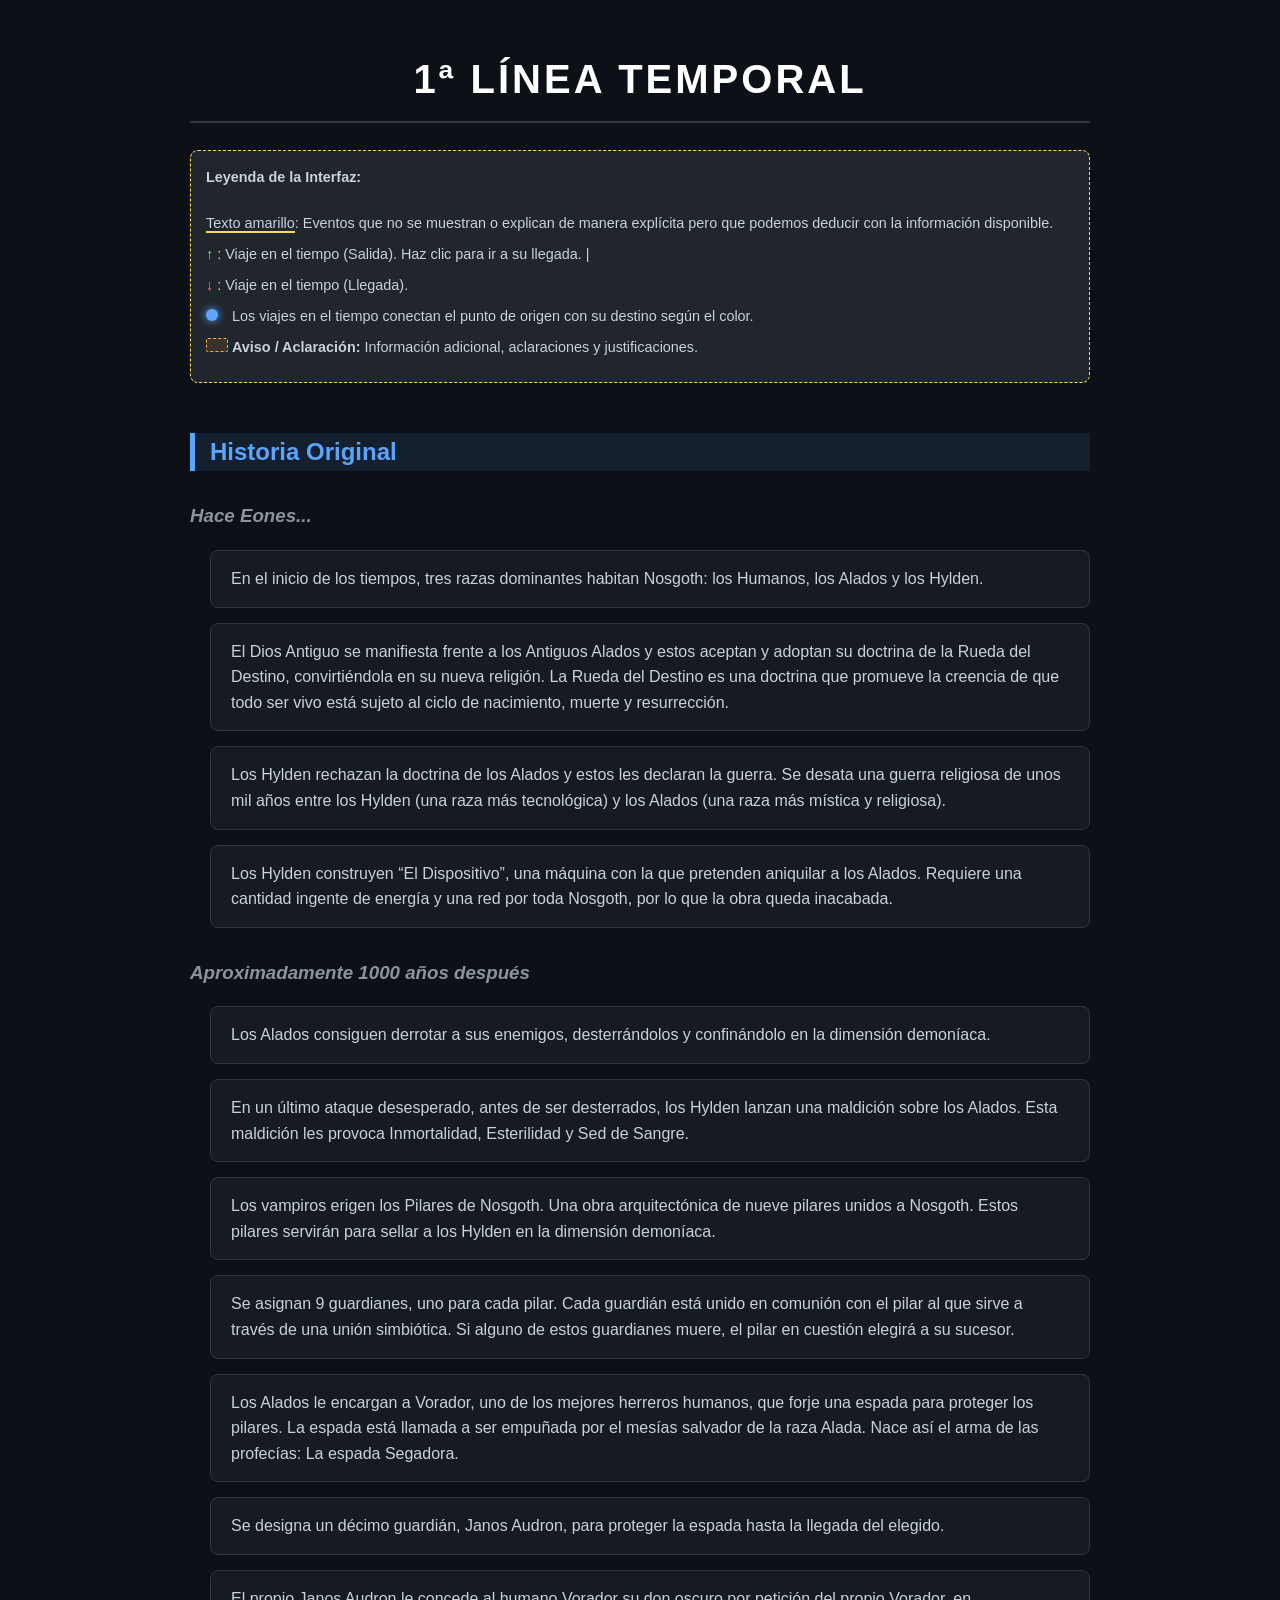
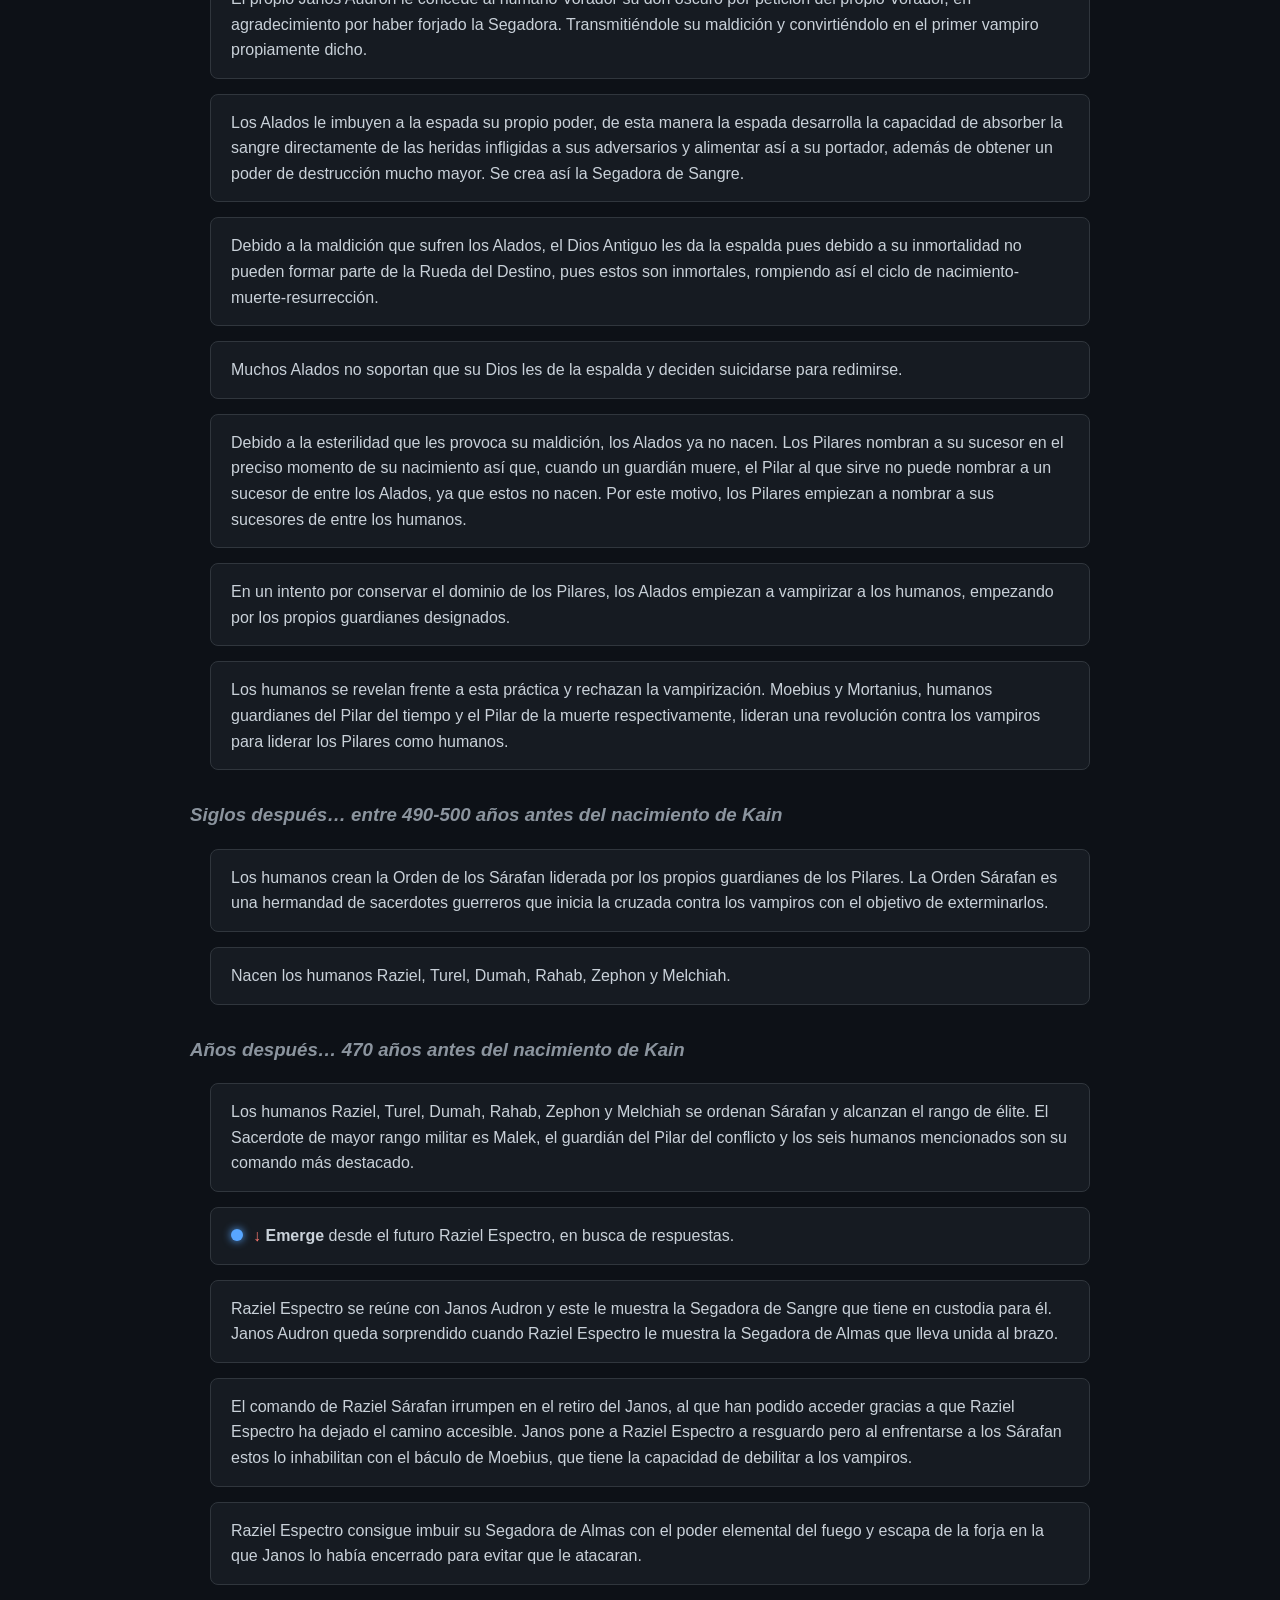
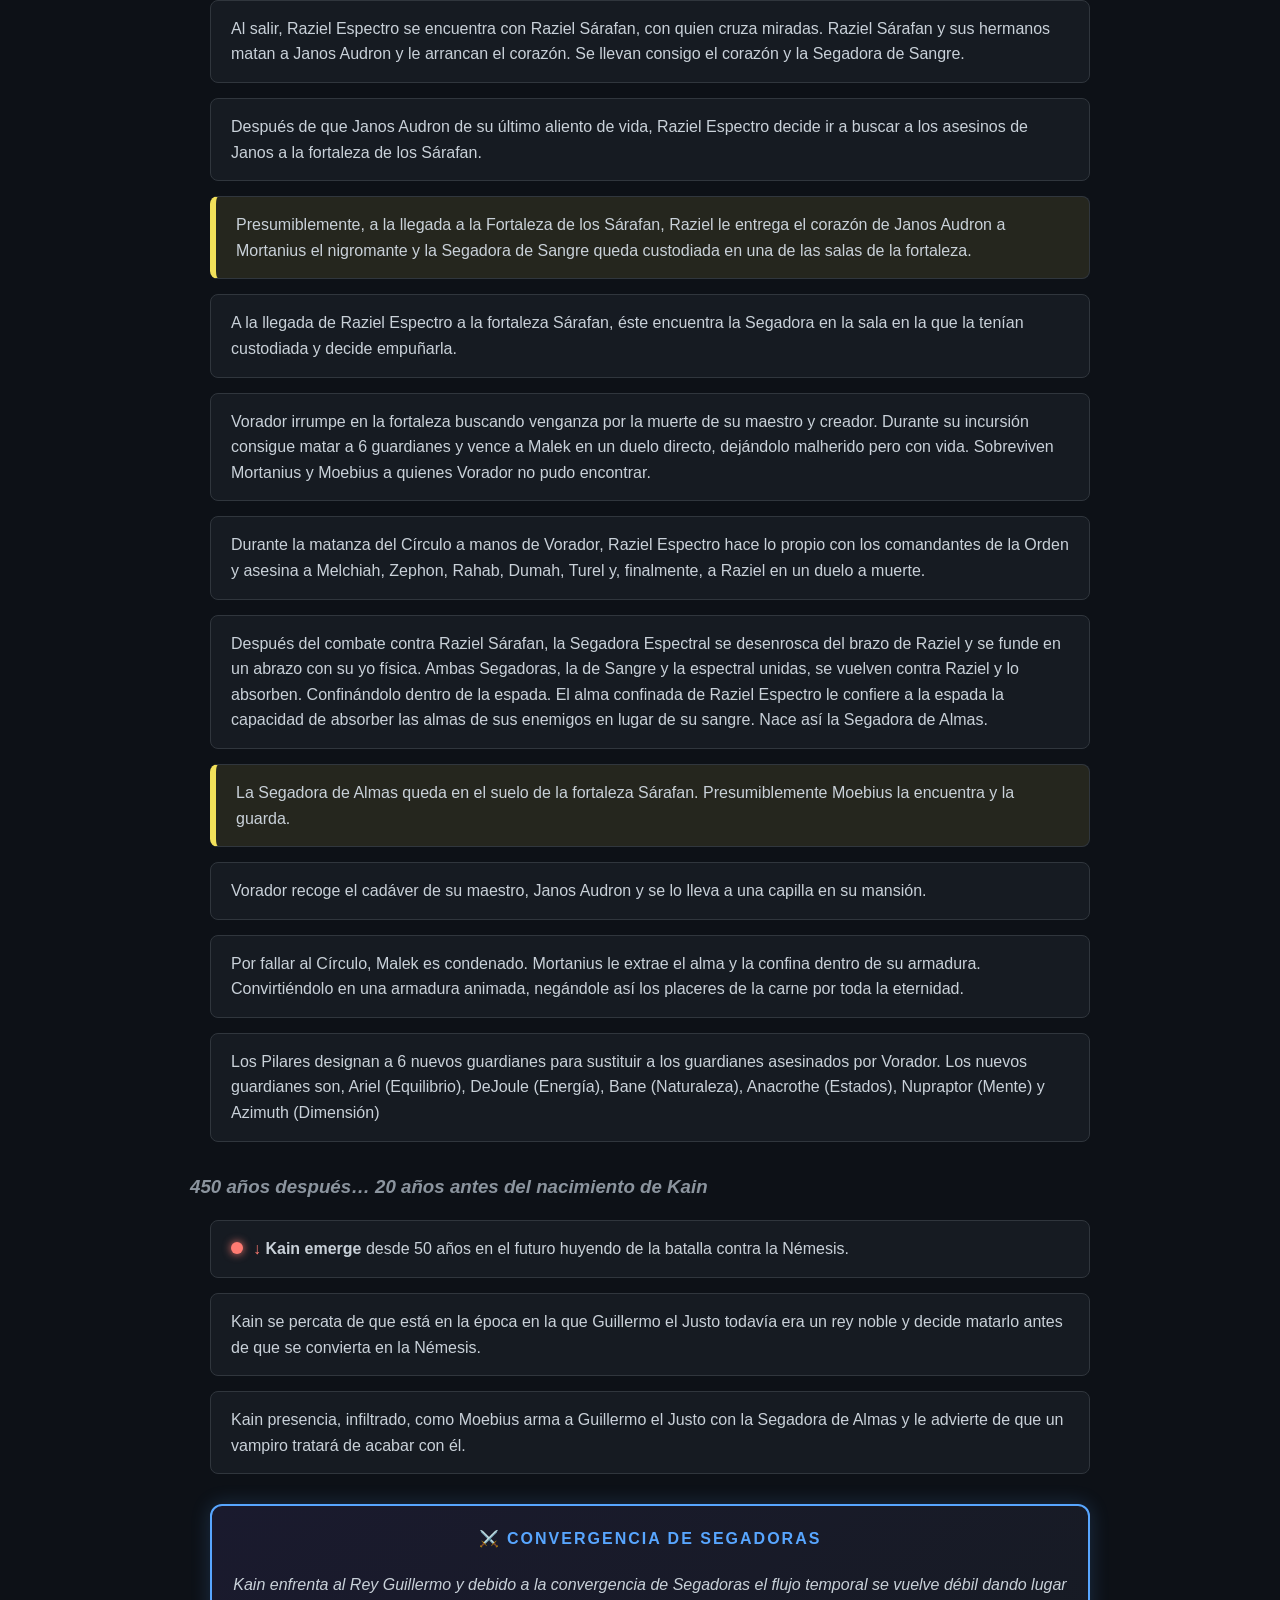
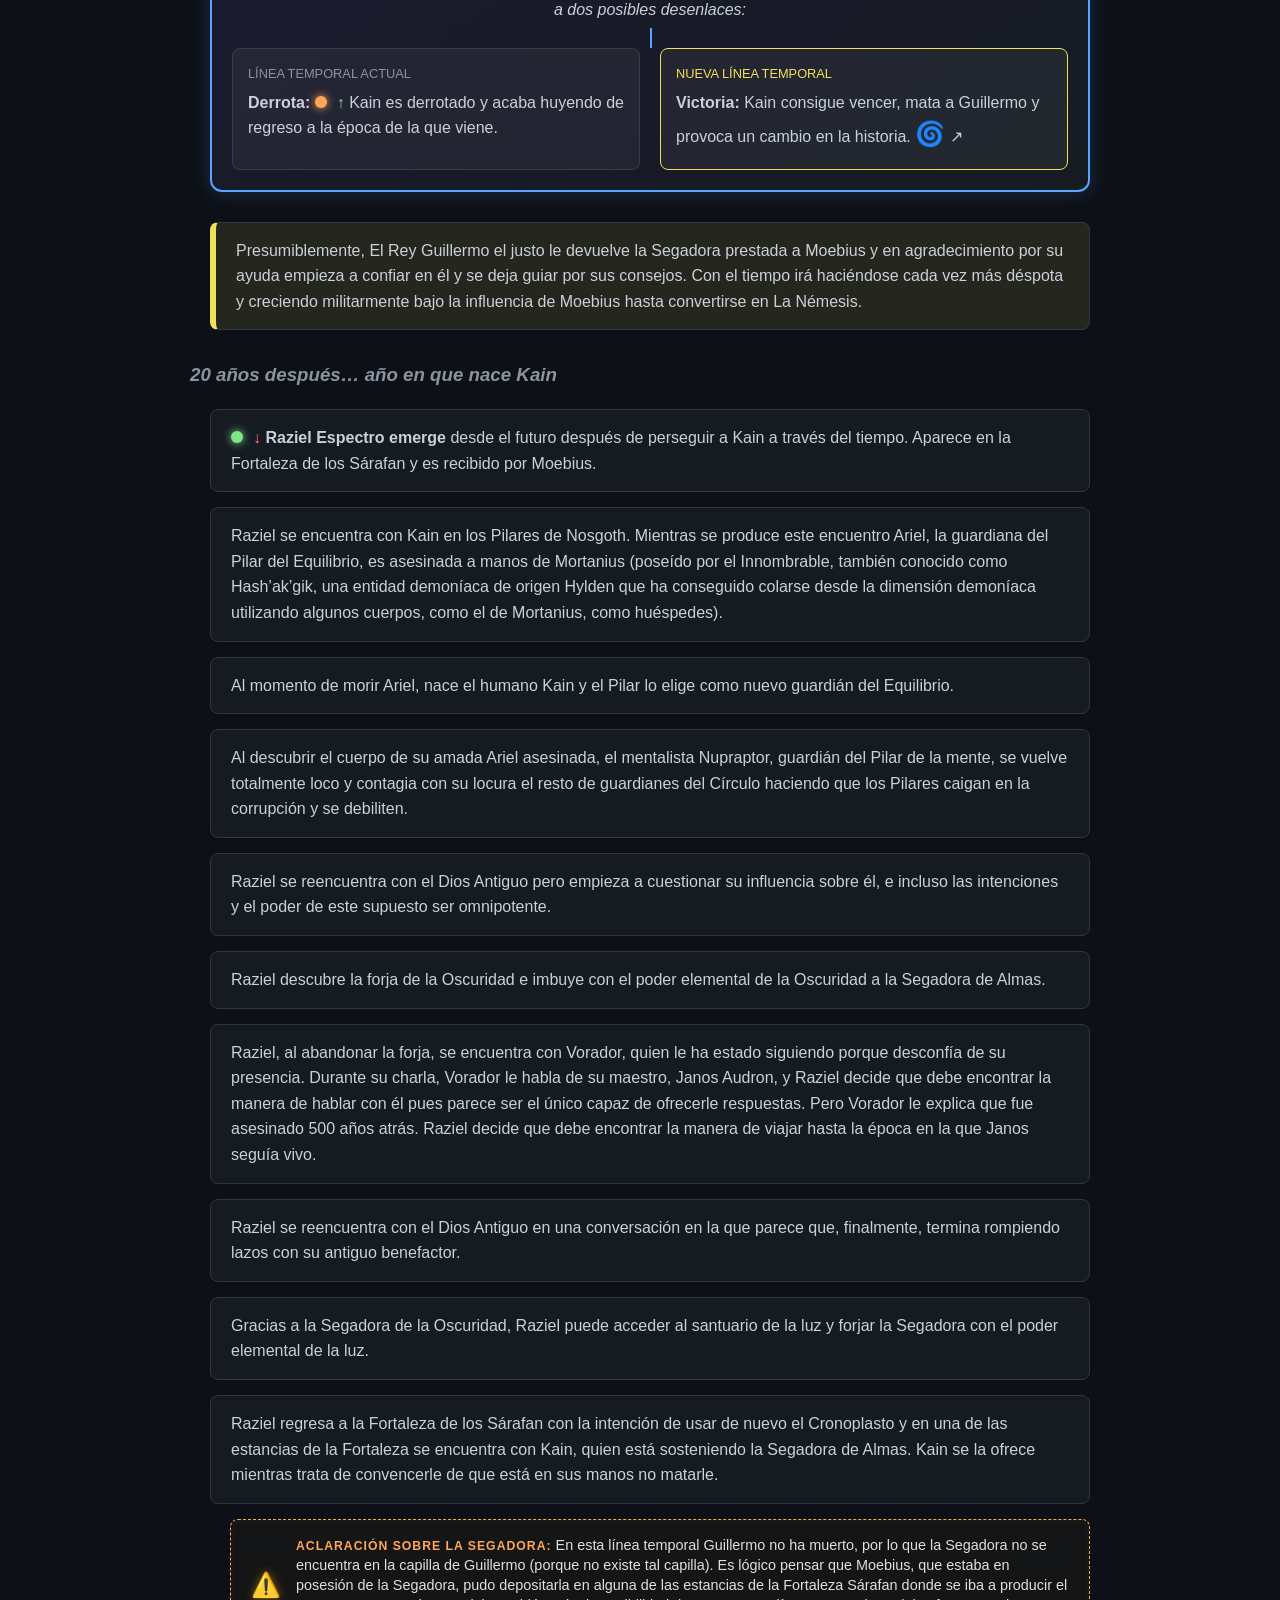
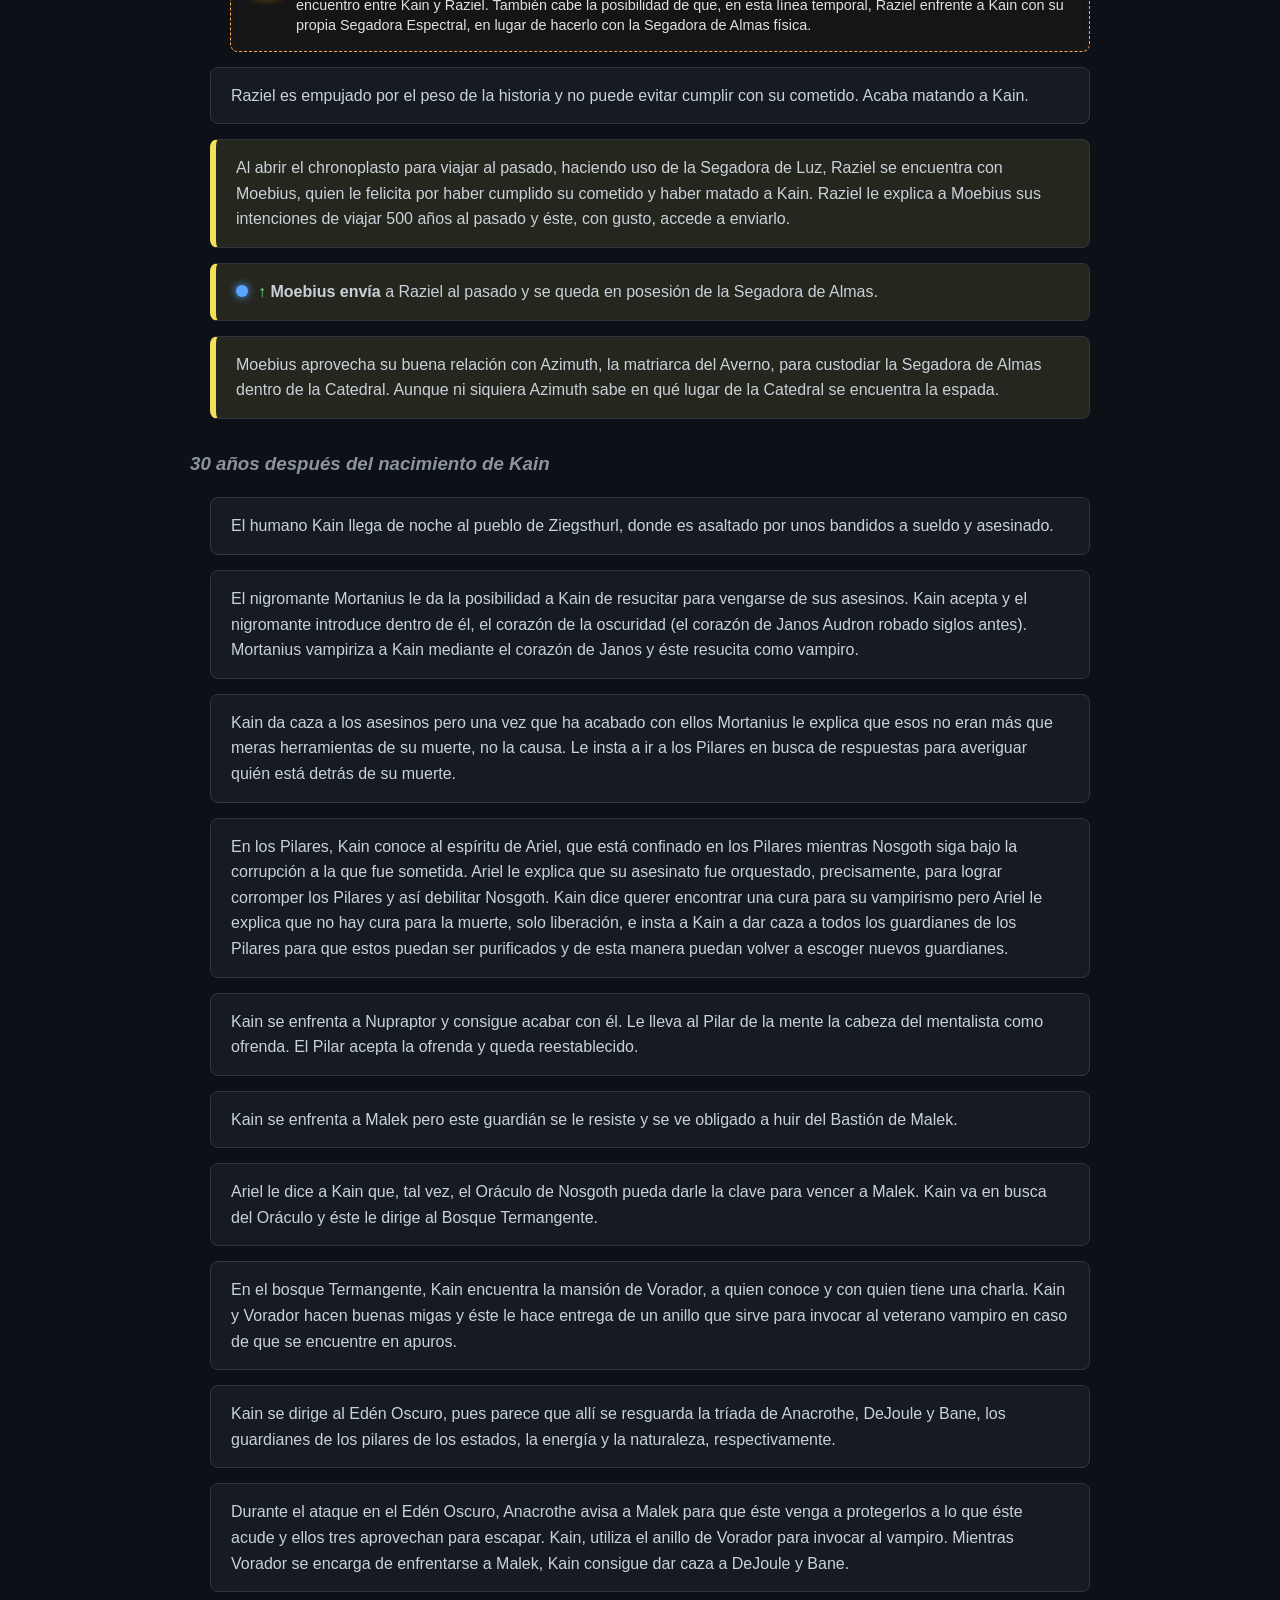
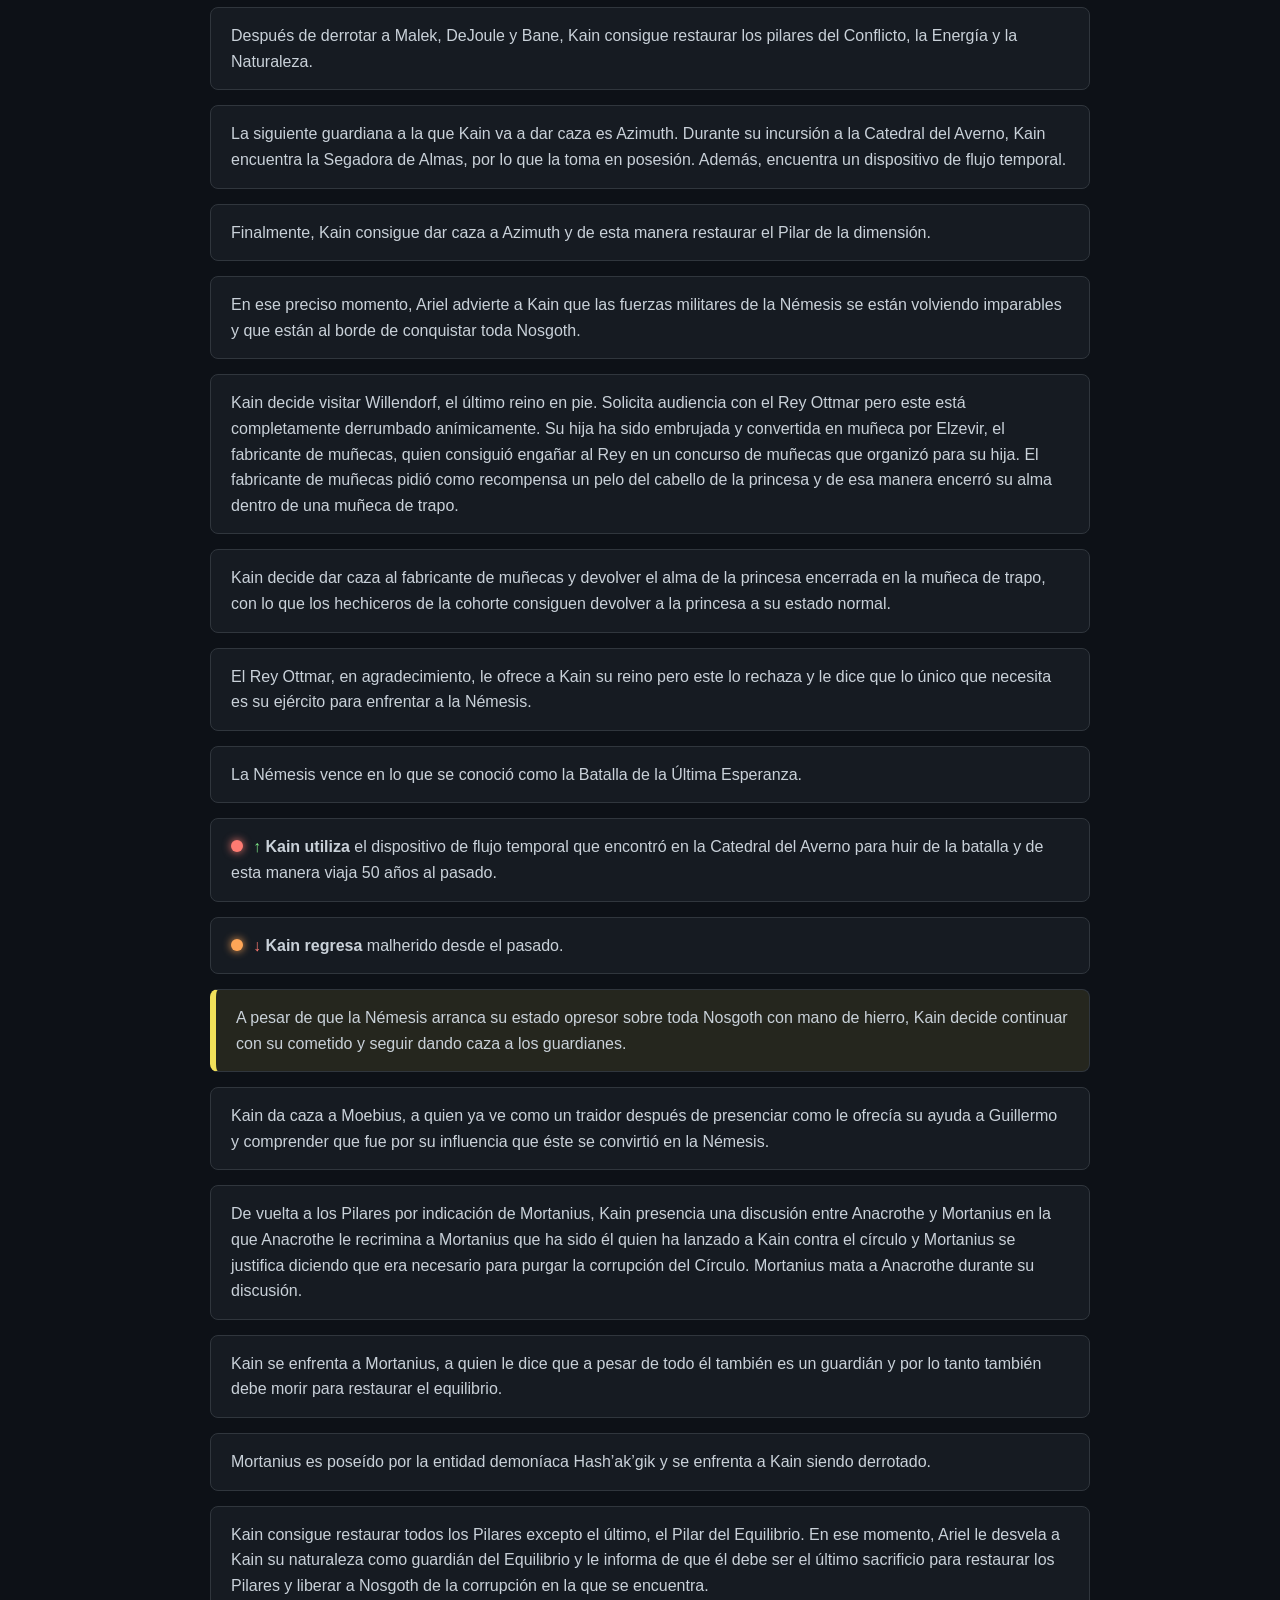
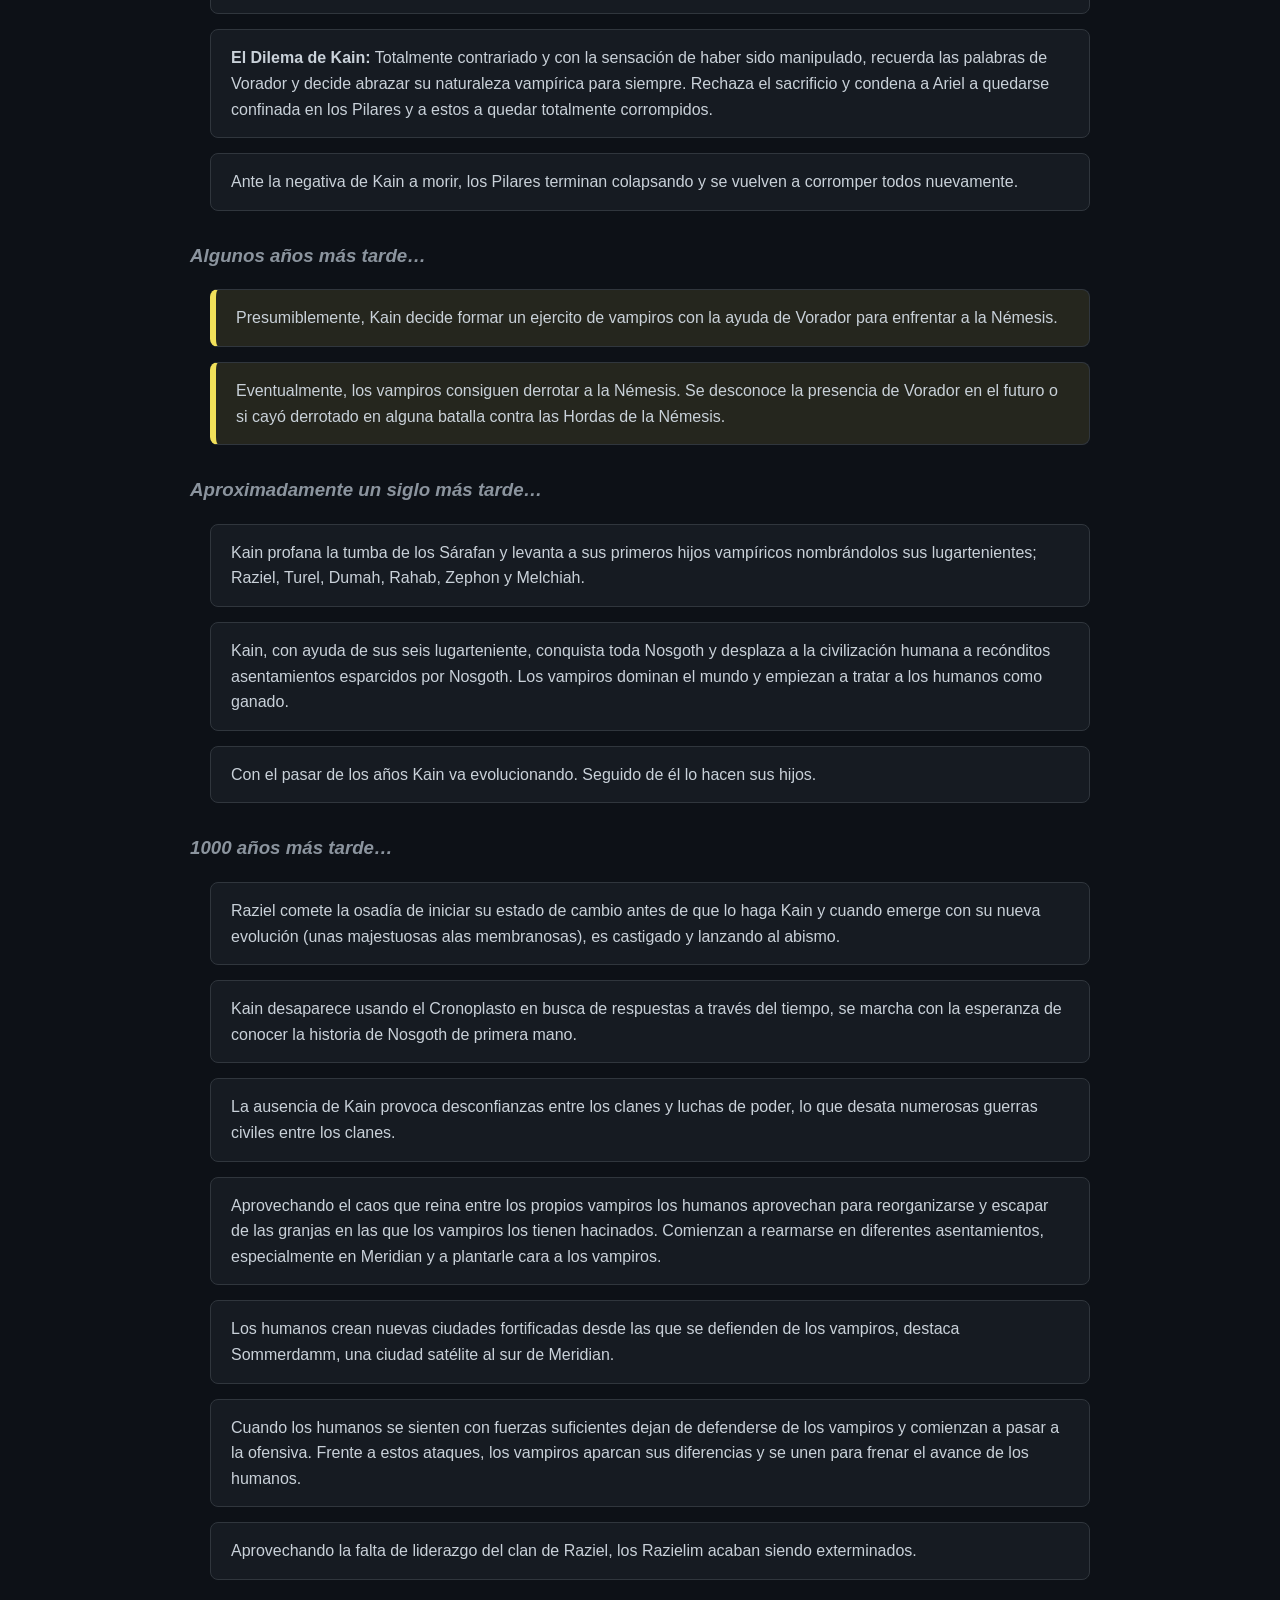
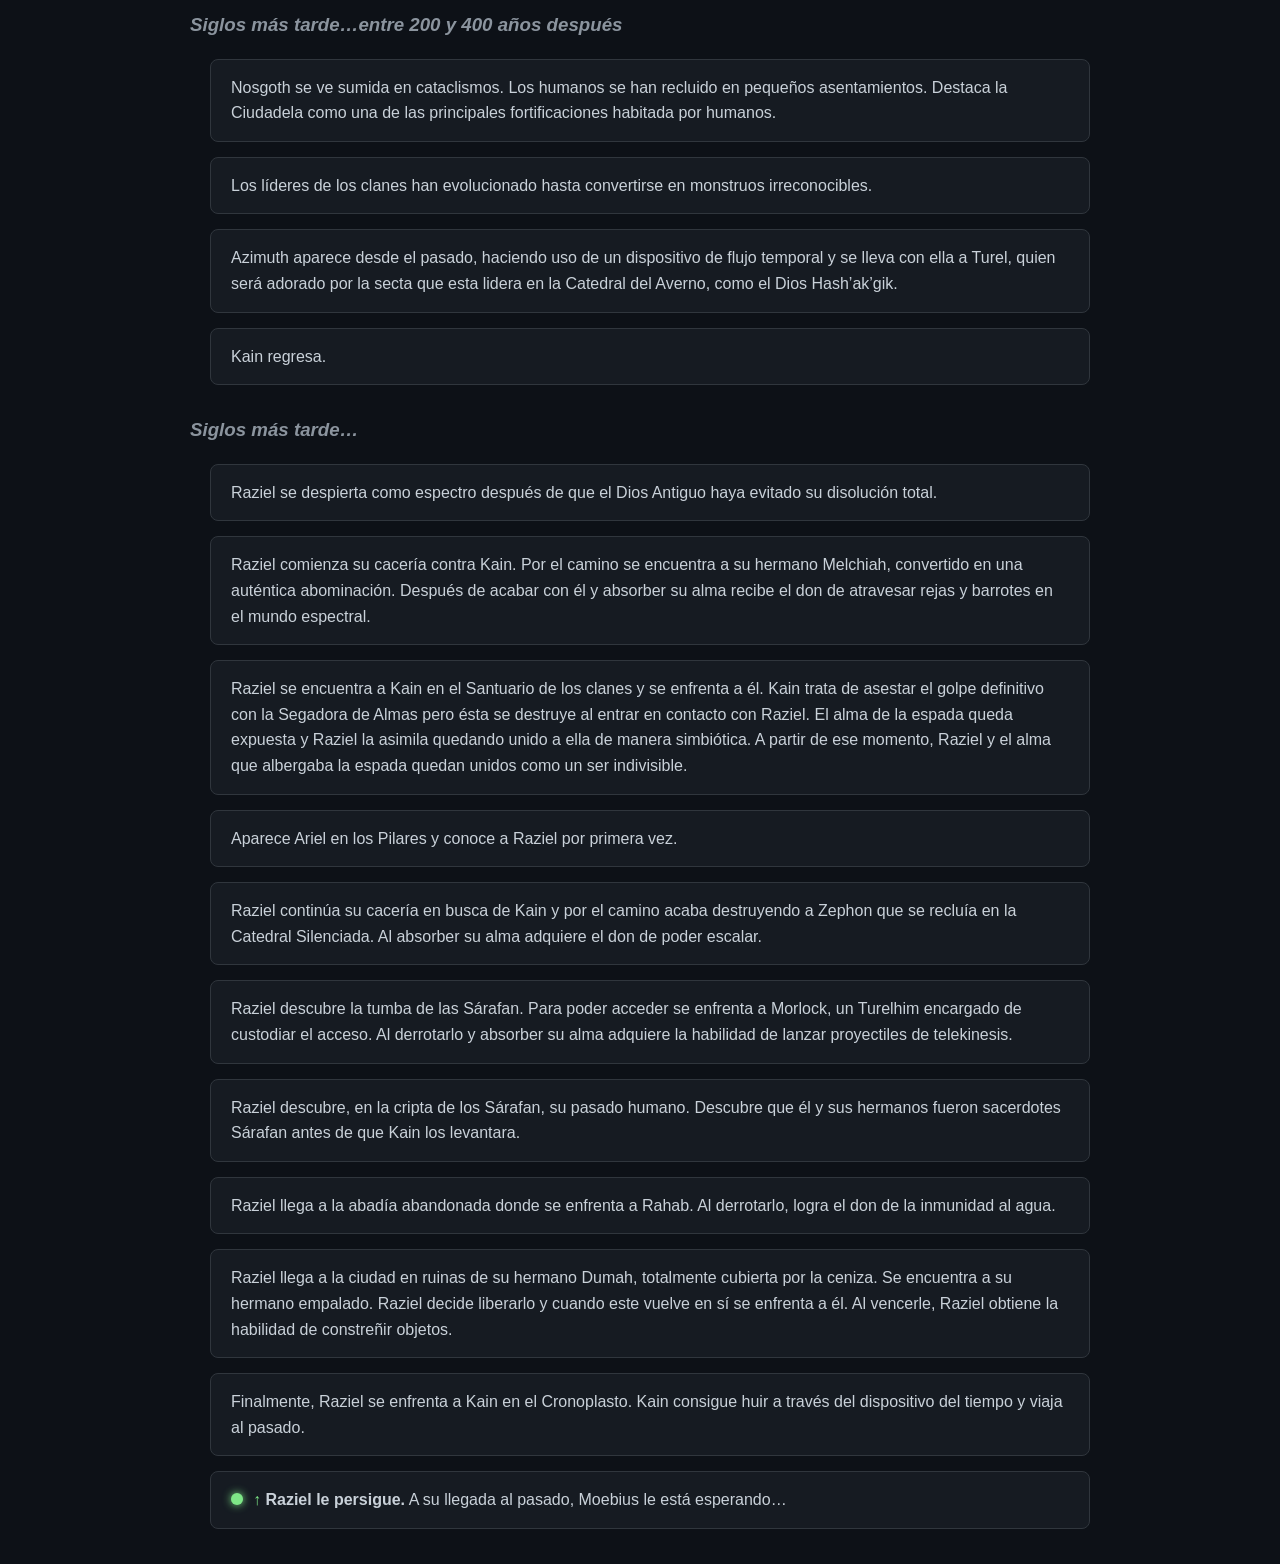
==== commit c071f5e4: "Línea temporal 3" ====
--- a/1Timeline.html
+++ b/1Timeline.html
@@ -18,7 +18,7 @@
             <div class="legend-item"><span style="border-bottom: 2px solid var(--accent-yellow)">Texto amarillo</span>:
                 Eventos que no se
                 muestran o explican de manera explícita pero que podemos deducir con la información disponible.</div>
-            <div class="legend-item"><span class="up">↑</span> : Viaje en el tiempo (Salida) | </div>
+            <div class="legend-item"><span class="up">↑</span> : Viaje en el tiempo (Salida). Haz clic para ir a su llegada. | </div>
             <div class="legend-item"><span class="down">↓</span> : Viaje en el tiempo
                 (Llegada).</div>
             <div class="legend-item"><span class="dot dot-blue"></span> Los viajes en el tiempo conectan el punto de
@@ -119,7 +119,7 @@
                 El Sacerdote de mayor rango militar es Malek, el guardián del Pilar del conflicto y los seis humanos
                 mencionados son su comando más destacado.
             </div>
-            <div class="event-card">
+            <div class="event-card" id="llegada-raziel-espectro">
                 <span class="dot dot-blue"></span><span class="down">↓</span>
                 <strong>Emerge</strong> desde el futuro Raziel Espectro, en busca de respuestas.
             </div>
@@ -189,7 +189,7 @@
 
         <h3>450 años después… 20 años antes del nacimiento de Kain</h3>
         <div class="timeline">
-            <div class="event-card">
+            <div class="event-card" id="llegada-kain-futuro">
                 <span class="dot dot-red"></span><span class="down">↓</span>
                 <strong>Kain emerge</strong> desde 50 años en el futuro huyendo de la batalla contra la Némesis.
             </div>
@@ -208,17 +208,17 @@
                 </p>
 
                 <div class="split-paths">
-                    <div class="path-card">
+                    <a class="path-card time-link" href="#llegada-kain-regreso" title="Ir a la llegada correspondiente">
                         <span class="path-label">Línea Temporal Actual</span>
                         <strong>Derrota: </strong> <span class="dot dot-orange"></span><span class="up">↑</span> Kain es
                         derrotado y acaba huyendo de regreso a la época de la que viene.
-                    </div>
-
-                    <div class="path-card" style="border-color: #f1e05a;">
+                    </a>
+
+                    <a class="path-card time-link" href="./2Timeline.html" target="_blank" rel="noopener noreferrer" style="border-color: #f1e05a;" title="Abrir la 2ª Línea Temporal en una pestaña nueva">
                         <span class="path-label" style="color: #f1e05a;">Nueva Línea Temporal</span>
                         <strong>Victoria:</strong> Kain consigue vencer, mata a Guillermo y provoca un cambio en la
-                        historia. <span class="vortex-icon">🌀</span>
-                    </div>
+                        historia. <span class="vortex-icon">🌀</span> <span aria-hidden="true">↗</span>
+                    </a>
                 </div>
 
             </div>
@@ -231,7 +231,7 @@
 
         <h3>20 años después… año en que nace Kain</h3>
         <div class="timeline">
-            <div class="event-card">
+            <div class="event-card" id="llegada-raziel-persecucion">
                 <span class="dot dot-green"></span><span class="down">↓</span>
                 <strong>Raziel Espectro emerge</strong> desde el futuro después de perseguir a Kain a través del tiempo.
                 Aparece en la Fortaleza de los Sárafan y es recibido por Moebius.
@@ -291,10 +291,10 @@
                 a Kain. Raziel le explica a Moebius sus intenciones de viajar 500 años al pasado y éste, con gusto,
                 accede a enviarlo.
             </div>
-            <div class="event-card deduced">
+            <a class="event-card deduced time-link" href="#llegada-raziel-espectro" title="Ir a la llegada correspondiente">
                 <span class="dot dot-blue"></span><span class="up">↑</span>
                 <strong>Moebius envía</strong> a Raziel al pasado y se queda en posesión de la Segadora de Almas.
-            </div>
+            </a>
             <div class="event-card deduced">Moebius aprovecha su buena relación con Azimuth, la matriarca del Averno,
                 para custodiar la Segadora de Almas dentro de la Catedral. Aunque ni siquiera Azimuth sabe en qué lugar
                 de la Catedral se encuentra la espada.
@@ -373,12 +373,12 @@
             </div>
             <div class="event-card">La Némesis vence en lo que se conoció como la Batalla de la Última Esperanza.
             </div>
-            <div class="event-card">
+            <a class="event-card time-link" href="#llegada-kain-futuro" title="Ir a la llegada correspondiente">
                 <span class="dot dot-red"></span><span class="up">↑</span><strong> Kain utiliza</strong> el
                 dispositivo de flujo temporal que encontró en la Catedral del Averno para huir de la batalla y
                 de esta manera viaja 50 años al pasado.
-            </div>
-            <div class="event-card">
+            </a>
+            <div class="event-card" id="llegada-kain-regreso">
                 <span class="dot dot-orange"></span><span class="down">↓</span>
                 <strong>Kain regresa</strong> malherido desde el pasado.
             </div>
@@ -516,10 +516,10 @@
             <div class="event-card">Finalmente, Raziel se enfrenta a Kain en el Cronoplasto. Kain consigue huir a través
                 del dispositivo del tiempo y viaja al pasado.
             </div>
-            <div class="event-card">
+            <a class="event-card time-link" href="#llegada-raziel-persecucion" title="Ir a la llegada correspondiente">
                 <span class="dot dot-green"></span><span class="up">↑</span>
                 <strong>Raziel le persigue.</strong> A su llegada al pasado, Moebius le está esperando…
-            </div>
+            </a>
         </div>
     </div>
 
--- a/css/timeline-style.css
+++ b/css/timeline-style.css
@@ -1,3 +1,7 @@
+html {
+    scroll-behavior: smooth;
+}
+
 :root {
     --bg-color: #0d1117;
     --card-bg: #161b22;
@@ -7,6 +11,7 @@
     --accent-red: #ff7b72;
     --accent-green: #7ee787;
     --accent-orange: #ffa657;
+    --accent-brown: #a67c52;
     --border-color: #30363d;
 }
 
@@ -69,6 +74,18 @@
     border-color: #8b949e;
 }
 
+/* Las tarjetas de salida (↑) son enlaces a su llegada (↓) */
+.time-link {
+    display: block;
+    color: inherit;
+    text-decoration: none;
+}
+
+.event-card:target {
+    scroll-margin-top: 20px;
+    box-shadow: 0 0 0 2px var(--accent-yellow);
+}
+
 /* Regla: Eventos deducidos (Amarillo) */
 .deduced {
     border-left: 6px solid var(--accent-yellow);
@@ -136,6 +153,11 @@
 .dot-orange {
     background-color: var(--accent-orange);
     box-shadow: 0 0 8px var(--accent-orange);
+}
+
+.dot-brown {
+    background-color: var(--accent-brown);
+    box-shadow: 0 0 8px var(--accent-brown);
 }
 
 .legend {
